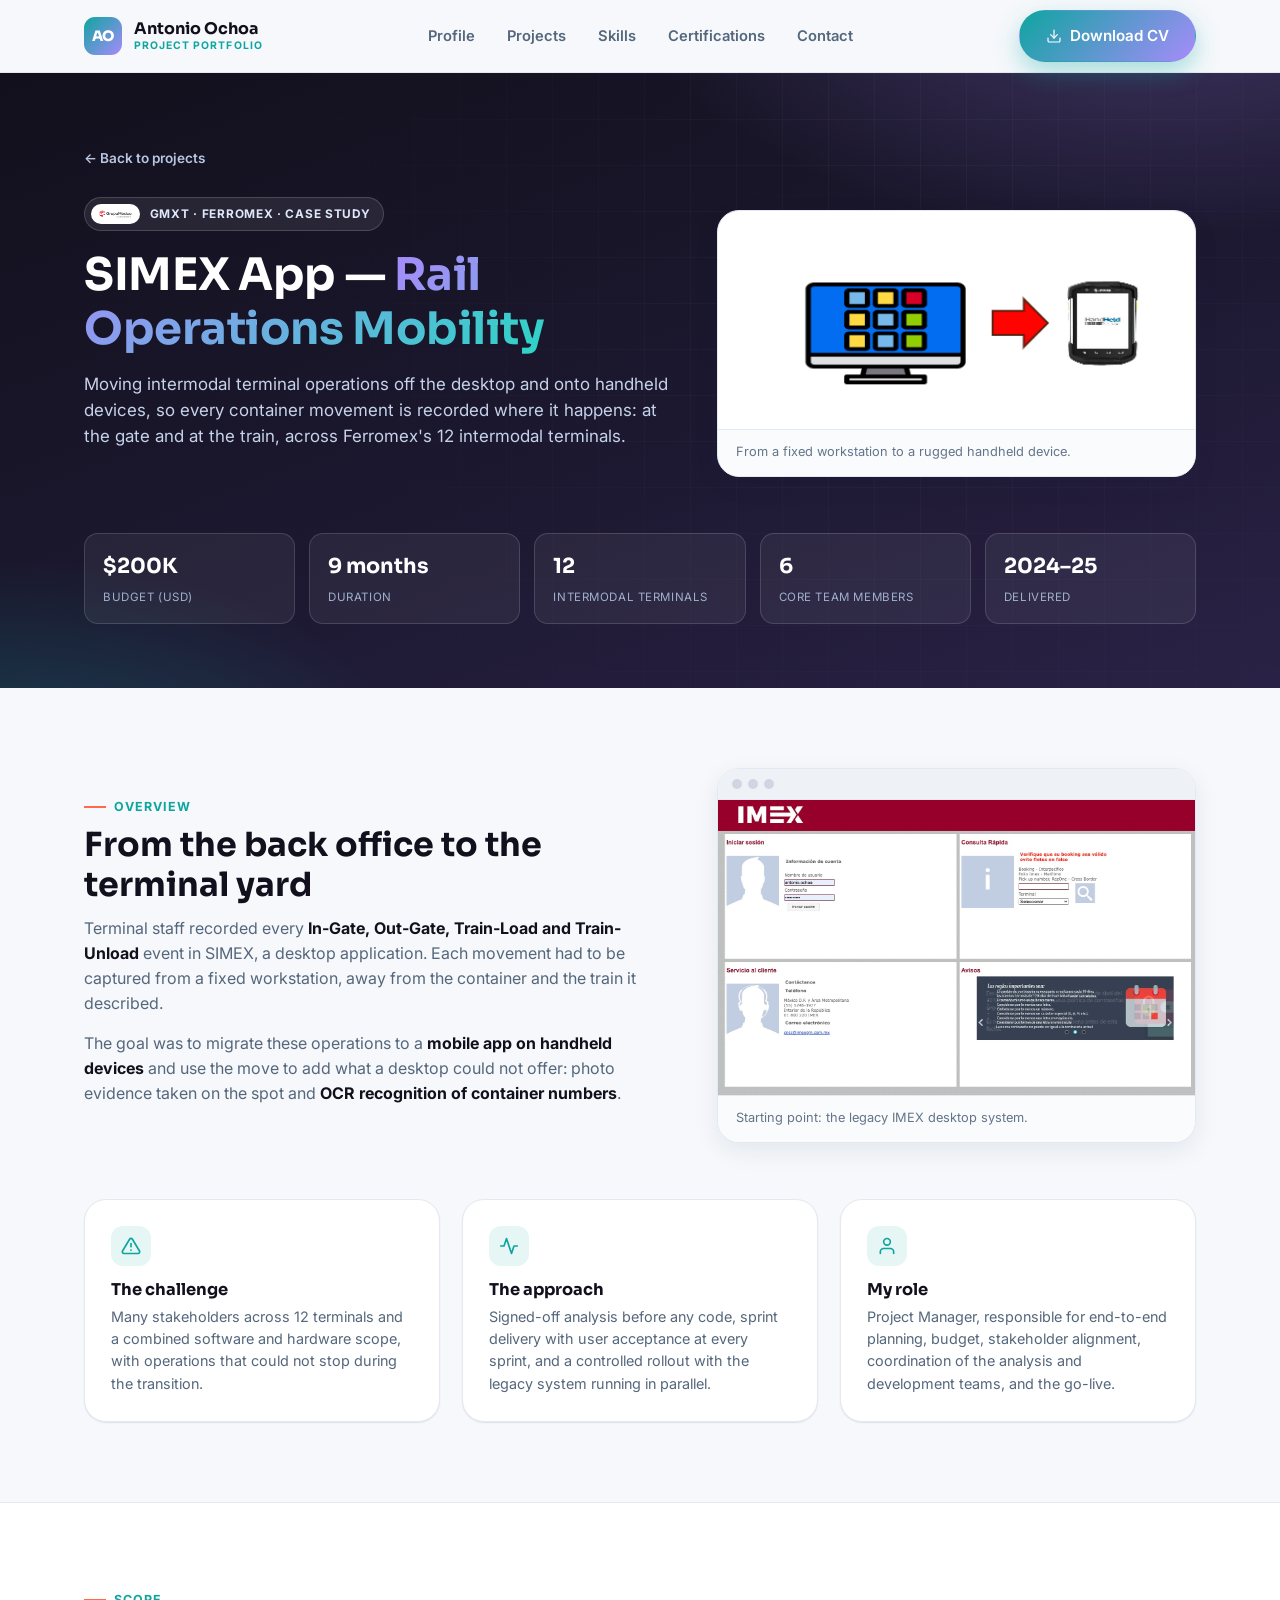
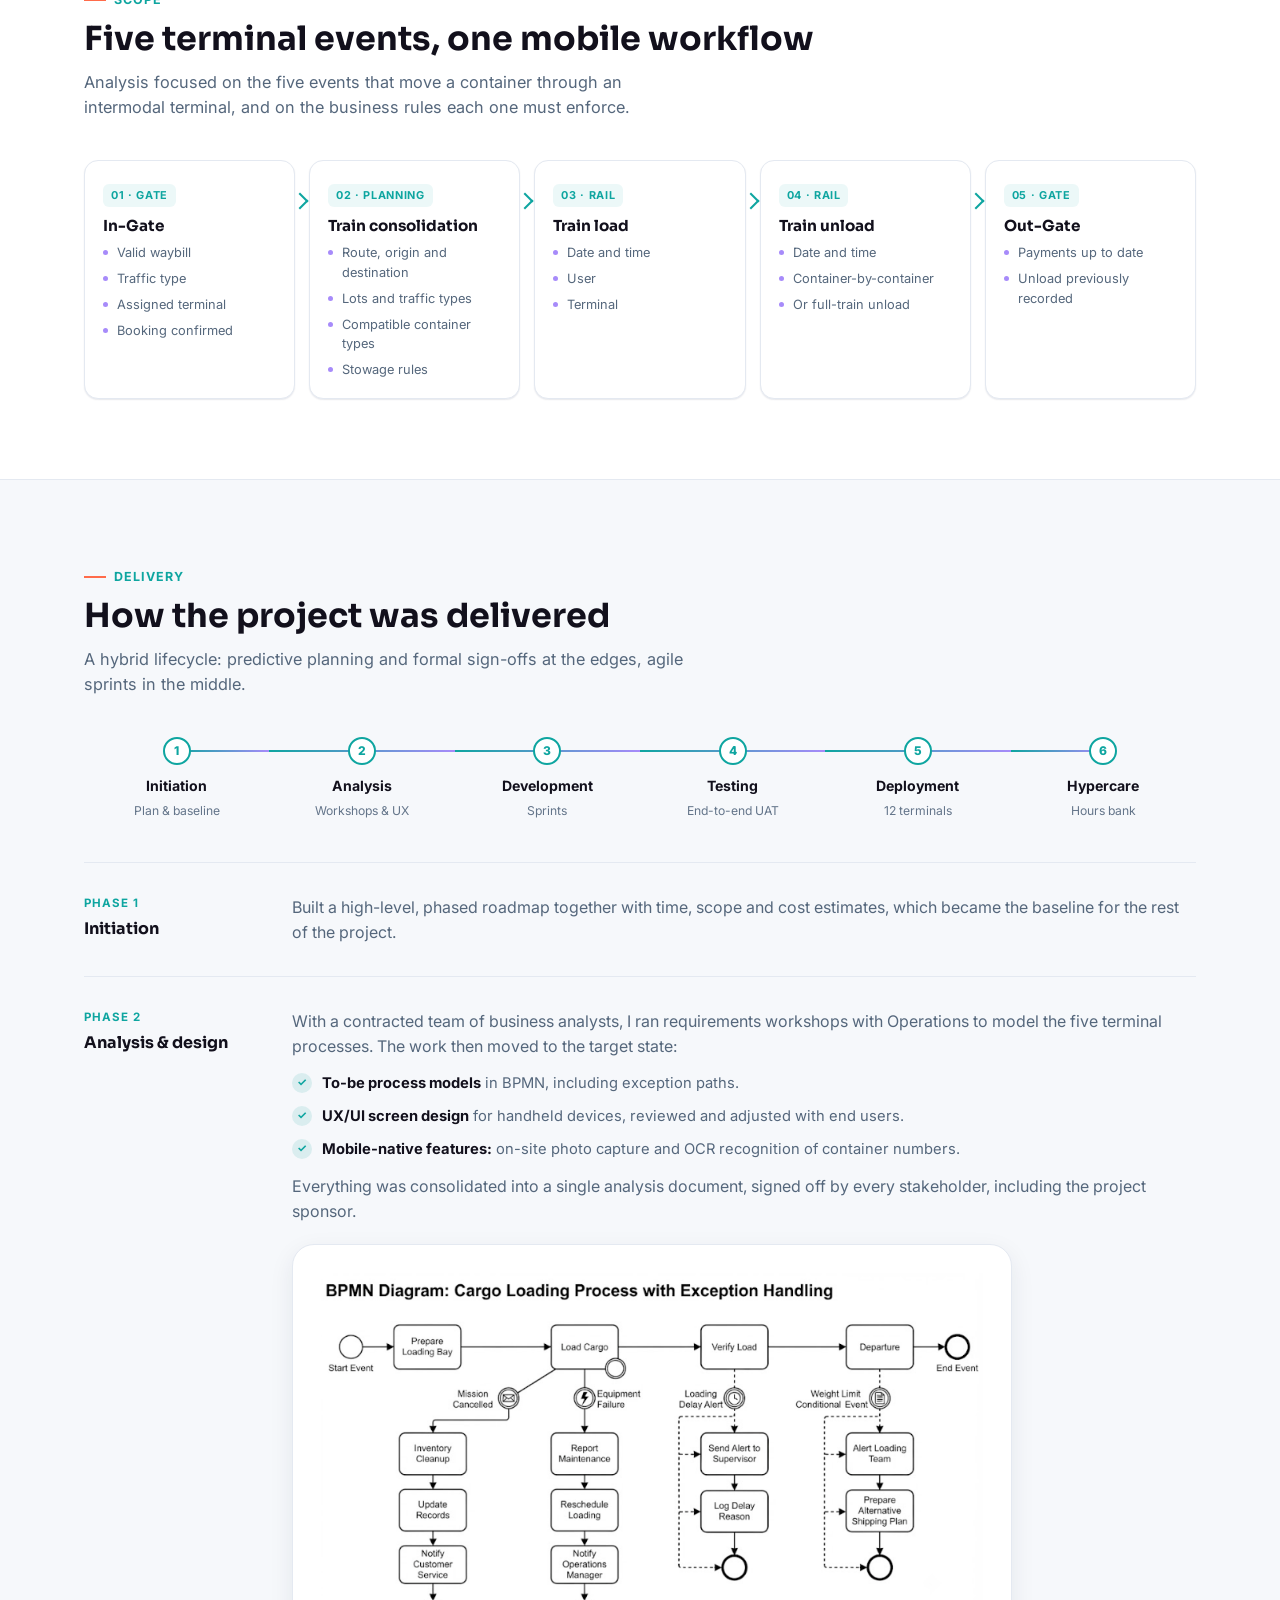
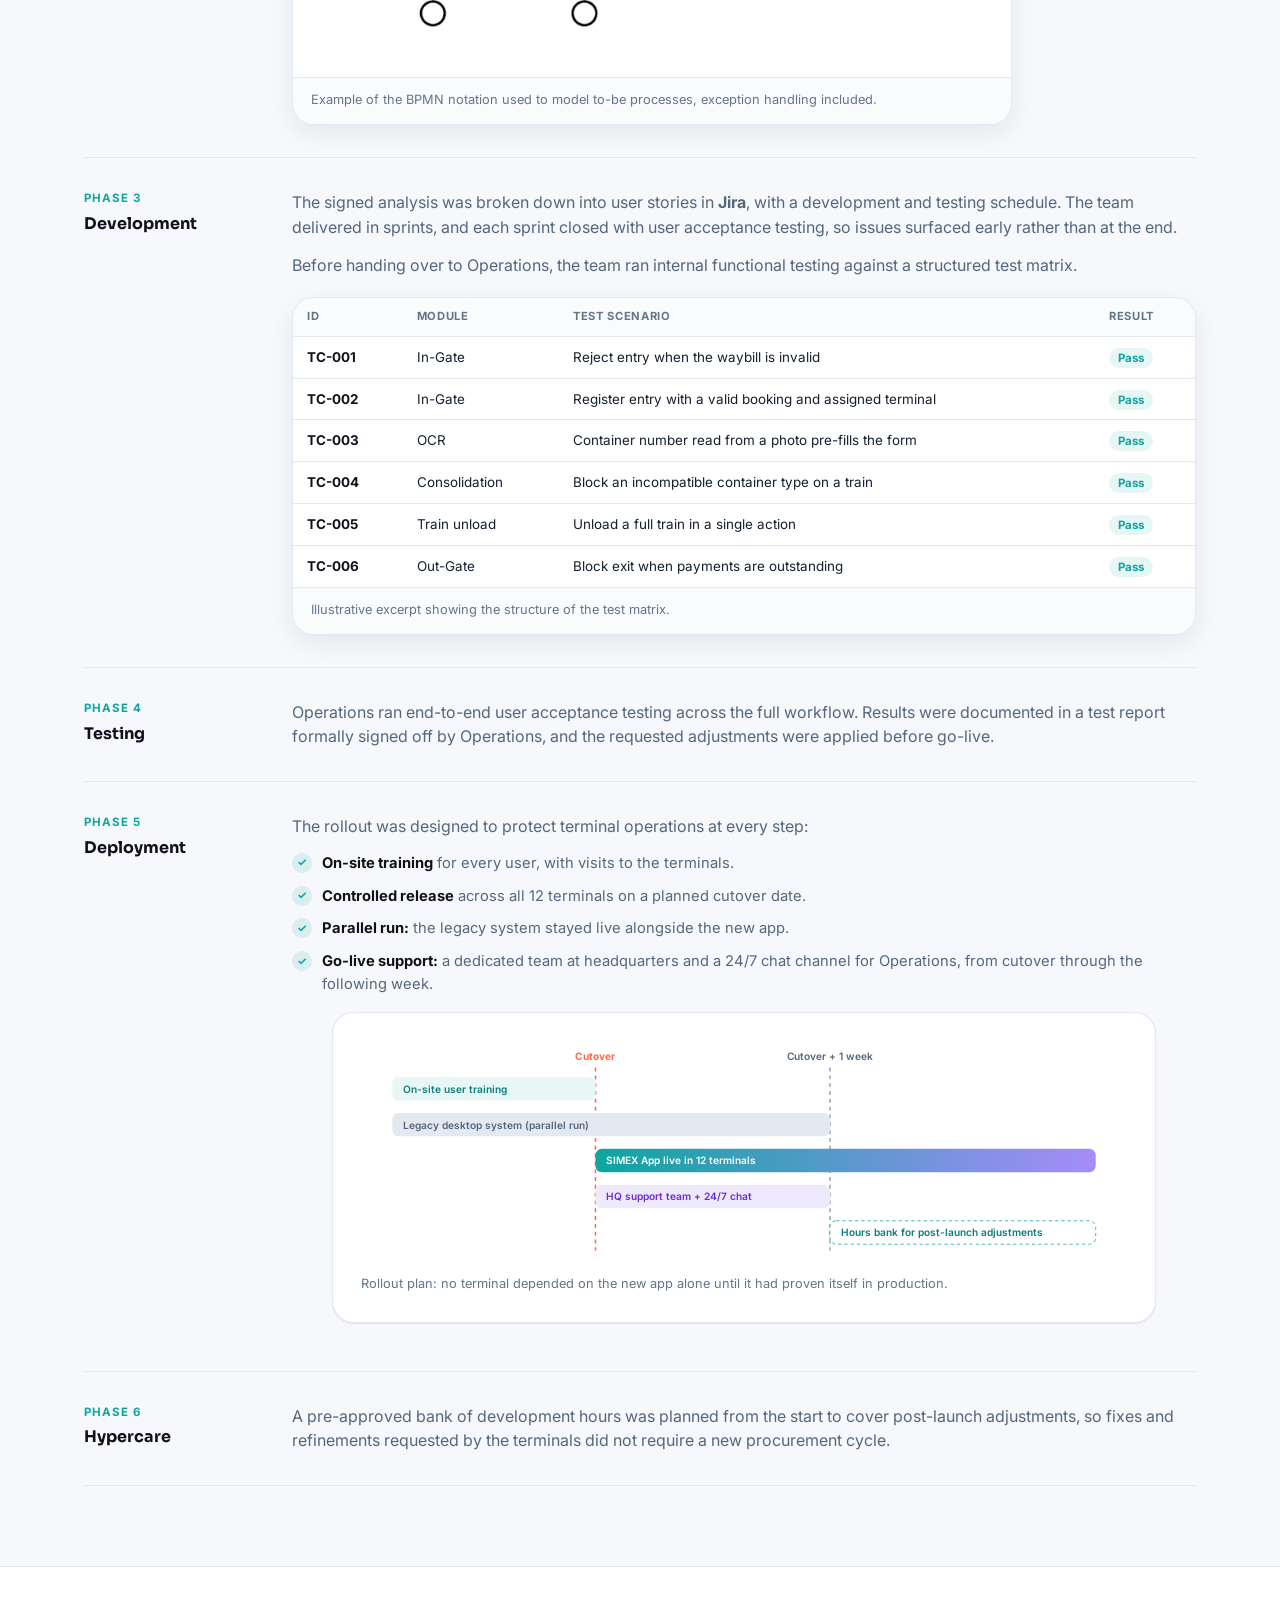
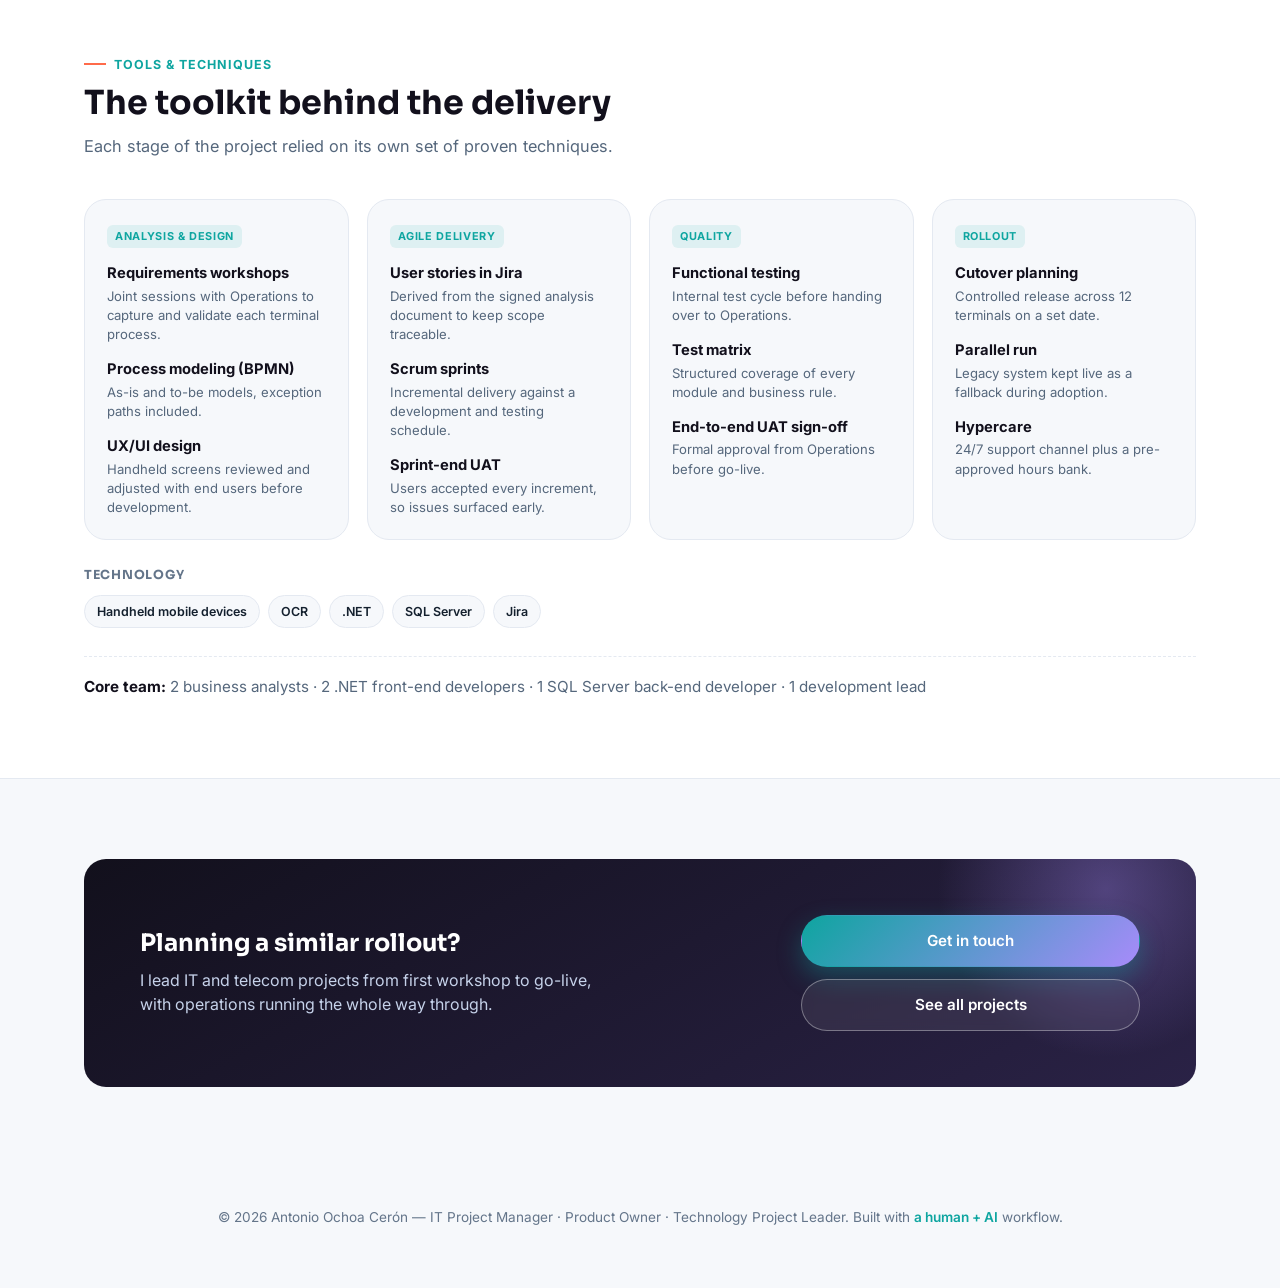
==== simex-app.html @ 6ed7c091 "Add SIMEX App detail page and align content with portfoliosf Detail page (simex-app.html + project.c" ====
<!DOCTYPE html>
<html lang="en">
<head>
<meta charset="UTF-8">
<meta name="viewport" content="width=device-width, initial-scale=1.0">
<title>SIMEX App — Rail Operations Mobility | Antonio Ochoa</title>
<meta name="description" content="Case study: migrating Ferromex's intermodal terminal operations from a desktop system to a handheld mobile app across 12 rail terminals. $200K budget, 9 months, delivered 2024–2025.">
<link rel="canonical" href="simex-app.html">

<meta property="og:type" content="article">
<meta property="og:url" content="https://portfoliosf.aochoamx.workers.dev/simex-app">
<meta property="og:title" content="SIMEX App — Rail Operations Mobility | Antonio Ochoa">
<meta property="og:description" content="Migrating intermodal terminal operations from desktop to handheld mobile devices across 12 Ferromex rail terminals.">
<meta property="og:image" content="https://portfoliosf.aochoamx.workers.dev/images/project-simex-rail.jpg">
<meta property="og:locale" content="en_US">
<meta name="twitter:card" content="summary_large_image">

<link rel="icon" href="favicon.svg" type="image/svg+xml">
<link rel="icon" href="favicon-32.png" sizes="32x32" type="image/png">
<link rel="apple-touch-icon" href="apple-touch-icon.png">
<link rel="preconnect" href="https://fonts.googleapis.com">
<link rel="preconnect" href="https://fonts.gstatic.com" crossorigin>
<link href="https://fonts.googleapis.com/css2?family=Inter:wght@400;500;600;700;800&family=Sora:wght@600;700;800&display=swap" rel="stylesheet">
<link rel="stylesheet" href="styles.css">
<link rel="stylesheet" href="project.css">
</head>
<body>

<a class="skip-link" href="#main">Skip to content</a>

<header class="navbar">
  <div class="container">
    <a href="index.html" class="brand">
      <span class="brand-mark">AO</span>
      <span class="brand-text">
        <span class="brand-name">Antonio Ochoa</span>
        <span class="brand-tag">Project Portfolio</span>
      </span>
    </a>
    <nav class="nav-links" id="primary-nav" aria-label="Primary">
      <a href="index.html#profile">Profile</a>
      <a href="index.html#projects">Projects</a>
      <a href="index.html#skills">Skills</a>
      <a href="index.html#certifications">Certifications</a>
      <a href="index.html#contact">Contact</a>
    </nav>
    <div class="nav-cta">
      <a href="Antonio-Ochoa-CV.pdf" class="btn btn-primary" download><svg width="16" height="16" viewBox="0 0 24 24" fill="none" stroke="currentColor" stroke-width="1.8" stroke-linecap="round" stroke-linejoin="round"><path d="M21 15v4a2 2 0 0 1-2 2H5a2 2 0 0 1-2-2v-4"></path><polyline points="7 10 12 15 17 10"></polyline><line x1="12" y1="15" x2="12" y2="3"></line></svg> <span class="btn-label">Download CV</span></a>
    </div>
    <button class="nav-toggle" aria-label="Open menu" aria-expanded="false" aria-controls="primary-nav"><span></span><span></span><span></span></button>
  </div>
</header>

<main id="main">

<!-- ============ HERO ============ -->
<section class="pd-hero">
  <div class="container">
    <a href="index.html#projects" class="pd-back">← Back to projects</a>
    <div class="pd-split">
      <div>
        <span class="pd-client"><img src="images/logo-grupo-mexico.png" alt="Grupo México Transportes">GMXT · Ferromex · Case study</span>
        <h1>SIMEX App — <span class="accent">Rail Operations Mobility</span></h1>
        <p class="lead">
          Moving intermodal terminal operations off the desktop and onto handheld devices, so every
          container movement is recorded where it happens: at the gate and at the train, across
          Ferromex's 12 intermodal terminals.
        </p>
      </div>
      <figure class="pd-figure pad">
        <img src="images/simex-app-migration.png" alt="Illustration of a desktop application being migrated to a handheld mobile device" width="425" height="170">
        <figcaption>From a fixed workstation to a rugged handheld device.</figcaption>
      </figure>
    </div>

    <div class="pd-stats" style="margin-top:44px;">
      <div class="pd-stat"><span class="num">$200K</span><span class="lbl">Budget (USD)</span></div>
      <div class="pd-stat"><span class="num">9 months</span><span class="lbl">Duration</span></div>
      <div class="pd-stat"><span class="num">12</span><span class="lbl">Intermodal terminals</span></div>
      <div class="pd-stat"><span class="num">6</span><span class="lbl">Core team members</span></div>
      <div class="pd-stat"><span class="num">2024–25</span><span class="lbl">Delivered</span></div>
    </div>
  </div>
</section>

<!-- ============ OVERVIEW ============ -->
<section class="pd-section">
  <div class="container">
    <div class="pd-split">
      <div class="pd-prose">
        <span class="section-label">Overview</span>
        <h2 class="section-title">From the back office to the terminal yard</h2>
        <p>
          Terminal staff recorded every <strong>In-Gate, Out-Gate, Train-Load and Train-Unload</strong>
          event in SIMEX, a desktop application. Each movement had to be captured from a fixed
          workstation, away from the container and the train it described.
        </p>
        <p>
          The goal was to migrate these operations to a <strong>mobile app on handheld devices</strong>
          and use the move to add what a desktop could not offer: photo evidence taken on the spot and
          <strong>OCR recognition of container numbers</strong>.
        </p>
      </div>
      <figure class="pd-figure pd-browser">
        <div class="bar"><span></span><span></span><span></span></div>
        <img src="images/simex-app-legacy-portal.jpg" alt="Screenshot of the legacy IMEX desktop system home screen with login and quick booking lookup" width="1454" height="899" loading="lazy">
        <figcaption>Starting point: the legacy IMEX desktop system.</figcaption>
      </figure>
    </div>

    <div class="pd-cards" style="margin-top:56px;">
      <div class="pd-card">
        <div class="ico"><svg width="20" height="20" viewBox="0 0 24 24" fill="none" stroke="currentColor" stroke-width="2" stroke-linecap="round" stroke-linejoin="round"><path d="M10.29 3.86 1.82 18a2 2 0 0 0 1.71 3h16.94a2 2 0 0 0 1.71-3L13.71 3.86a2 2 0 0 0-3.42 0z"/><line x1="12" y1="9" x2="12" y2="13"/><line x1="12" y1="17" x2="12.01" y2="17"/></svg></div>
        <h3>The challenge</h3>
        <p>Many stakeholders across 12 terminals and a combined software and hardware scope, with
          operations that could not stop during the transition.</p>
      </div>
      <div class="pd-card">
        <div class="ico"><svg width="20" height="20" viewBox="0 0 24 24" fill="none" stroke="currentColor" stroke-width="2" stroke-linecap="round" stroke-linejoin="round"><polyline points="22 12 18 12 15 21 9 3 6 12 2 12"/></svg></div>
        <h3>The approach</h3>
        <p>Signed-off analysis before any code, sprint delivery with user acceptance at every
          sprint, and a controlled rollout with the legacy system running in parallel.</p>
      </div>
      <div class="pd-card">
        <div class="ico"><svg width="20" height="20" viewBox="0 0 24 24" fill="none" stroke="currentColor" stroke-width="2" stroke-linecap="round" stroke-linejoin="round"><path d="M20 21v-2a4 4 0 0 0-4-4H8a4 4 0 0 0-4 4v2"/><circle cx="12" cy="7" r="4"/></svg></div>
        <h3>My role</h3>
        <p>Project Manager, responsible for end-to-end planning, budget, stakeholder alignment,
          coordination of the analysis and development teams, and the go-live.</p>
      </div>
    </div>
  </div>
</section>

<!-- ============ OPERATIONAL FLOW ============ -->
<section class="pd-section alt">
  <div class="container">
    <span class="section-label">Scope</span>
    <h2 class="section-title">Five terminal events, one mobile workflow</h2>
    <p class="section-intro">
      Analysis focused on the five events that move a container through an intermodal terminal,
      and on the business rules each one must enforce.
    </p>

    <div class="pd-flow">
      <div class="pd-flow-step">
        <span class="step-tag">01 · Gate</span>
        <h4>In-Gate</h4>
        <ul>
          <li>Valid waybill</li>
          <li>Traffic type</li>
          <li>Assigned terminal</li>
          <li>Booking confirmed</li>
        </ul>
      </div>
      <div class="pd-flow-step">
        <span class="step-tag">02 · Planning</span>
        <h4>Train consolidation</h4>
        <ul>
          <li>Route, origin and destination</li>
          <li>Lots and traffic types</li>
          <li>Compatible container types</li>
          <li>Stowage rules</li>
        </ul>
      </div>
      <div class="pd-flow-step">
        <span class="step-tag">03 · Rail</span>
        <h4>Train load</h4>
        <ul>
          <li>Date and time</li>
          <li>User</li>
          <li>Terminal</li>
        </ul>
      </div>
      <div class="pd-flow-step">
        <span class="step-tag">04 · Rail</span>
        <h4>Train unload</h4>
        <ul>
          <li>Date and time</li>
          <li>Container-by-container</li>
          <li>Or full-train unload</li>
        </ul>
      </div>
      <div class="pd-flow-step">
        <span class="step-tag">05 · Gate</span>
        <h4>Out-Gate</h4>
        <ul>
          <li>Payments up to date</li>
          <li>Unload previously recorded</li>
        </ul>
      </div>
    </div>
  </div>
</section>

<!-- ============ DELIVERY ============ -->
<section class="pd-section">
  <div class="container">
    <span class="section-label">Delivery</span>
    <h2 class="section-title">How the project was delivered</h2>
    <p class="section-intro">
      A hybrid lifecycle: predictive planning and formal sign-offs at the edges, agile sprints in the middle.
    </p>

    <div class="pd-phases" aria-hidden="true">
      <div class="pd-phase"><span class="dot">1</span><strong>Initiation</strong><span>Plan &amp; baseline</span></div>
      <div class="pd-phase"><span class="dot">2</span><strong>Analysis</strong><span>Workshops &amp; UX</span></div>
      <div class="pd-phase"><span class="dot">3</span><strong>Development</strong><span>Sprints</span></div>
      <div class="pd-phase"><span class="dot">4</span><strong>Testing</strong><span>End-to-end UAT</span></div>
      <div class="pd-phase"><span class="dot">5</span><strong>Deployment</strong><span>12 terminals</span></div>
      <div class="pd-phase"><span class="dot">6</span><strong>Hypercare</strong><span>Hours bank</span></div>
    </div>

    <div class="pd-phase-detail">
      <div class="ph-label"><small>Phase 1</small>Initiation</div>
      <div>
        <p>Built a high-level, phased roadmap together with time, scope and cost estimates, which
          became the baseline for the rest of the project.</p>
      </div>
    </div>

    <div class="pd-phase-detail">
      <div class="ph-label"><small>Phase 2</small>Analysis &amp; design</div>
      <div>
        <p>With a contracted team of business analysts, I ran requirements workshops with Operations
          to model the five terminal processes. The work then moved to the target state:</p>
        <ul class="pd-checks">
          <li><strong>To-be process models</strong> in BPMN, including exception paths.</li>
          <li><strong>UX/UI screen design</strong> for handheld devices, reviewed and adjusted with end users.</li>
          <li><strong>Mobile-native features:</strong> on-site photo capture and OCR recognition of container numbers.</li>
        </ul>
        <p>Everything was consolidated into a single analysis document, signed off by every
          stakeholder, including the project sponsor.</p>
        <figure class="pd-figure pad narrow">
          <img src="images/simex-app-bpmn.png" alt="BPMN diagram of a cargo loading process with exception handling paths" width="829" height="479" loading="lazy">
          <figcaption>Example of the BPMN notation used to model to-be processes, exception handling included.</figcaption>
        </figure>
      </div>
    </div>

    <div class="pd-phase-detail">
      <div class="ph-label"><small>Phase 3</small>Development</div>
      <div>
        <p>The signed analysis was broken down into user stories in <strong>Jira</strong>, with a
          development and testing schedule. The team delivered in sprints, and each sprint closed with
          user acceptance testing, so issues surfaced early rather than at the end.</p>
        <p>Before handing over to Operations, the team ran internal functional testing against a
          structured test matrix.</p>
        <figure class="pd-figure">
          <div class="pd-table-wrap">
            <table class="pd-table">
              <thead>
                <tr><th>ID</th><th>Module</th><th>Test scenario</th><th>Result</th></tr>
              </thead>
              <tbody>
                <tr><td>TC-001</td><td>In-Gate</td><td>Reject entry when the waybill is invalid</td><td><span class="pd-status">Pass</span></td></tr>
                <tr><td>TC-002</td><td>In-Gate</td><td>Register entry with a valid booking and assigned terminal</td><td><span class="pd-status">Pass</span></td></tr>
                <tr><td>TC-003</td><td>OCR</td><td>Container number read from a photo pre-fills the form</td><td><span class="pd-status">Pass</span></td></tr>
                <tr><td>TC-004</td><td>Consolidation</td><td>Block an incompatible container type on a train</td><td><span class="pd-status">Pass</span></td></tr>
                <tr><td>TC-005</td><td>Train unload</td><td>Unload a full train in a single action</td><td><span class="pd-status">Pass</span></td></tr>
                <tr><td>TC-006</td><td>Out-Gate</td><td>Block exit when payments are outstanding</td><td><span class="pd-status">Pass</span></td></tr>
              </tbody>
            </table>
          </div>
          <figcaption>Illustrative excerpt showing the structure of the test matrix.</figcaption>
        </figure>
      </div>
    </div>

    <div class="pd-phase-detail">
      <div class="ph-label"><small>Phase 4</small>Testing</div>
      <div>
        <p>Operations ran end-to-end user acceptance testing across the full workflow. Results were
          documented in a test report formally signed off by Operations, and the requested adjustments
          were applied before go-live.</p>
      </div>
    </div>

    <div class="pd-phase-detail">
      <div class="ph-label"><small>Phase 5</small>Deployment</div>
      <div>
        <p>The rollout was designed to protect terminal operations at every step:</p>
        <ul class="pd-checks">
          <li><strong>On-site training</strong> for every user, with visits to the terminals.</li>
          <li><strong>Controlled release</strong> across all 12 terminals on a planned cutover date.</li>
          <li><strong>Parallel run:</strong> the legacy system stayed live alongside the new app.</li>
          <li><strong>Go-live support:</strong> a dedicated team at headquarters and a 24/7 chat channel for
            Operations, from cutover through the following week.</li>
        </ul>
        <figure class="pd-diagram">
          <div class="pd-table-wrap">
            <svg viewBox="0 0 980 280" role="img" aria-labelledby="rollout-title" style="min-width:680px;">
              <title id="rollout-title">Rollout timeline: training, parallel run of the legacy system, go-live of SIMEX App, support window and post-launch hours bank</title>
              <defs>
                <linearGradient id="g-app" x1="0" x2="1">
                  <stop offset="0" stop-color="#0ea5a0"/><stop offset="1" stop-color="#a78bfa"/>
                </linearGradient>
              </defs>
              <g font-family="Inter, sans-serif" font-size="13" font-weight="600">
                <!-- milestones -->
                <line x1="300" y1="34" x2="300" y2="268" stroke="#ff6b4a" stroke-width="2" stroke-dasharray="5 5"/>
                <line x1="600" y1="34" x2="600" y2="268" stroke="#7a8ba0" stroke-width="1.5" stroke-dasharray="5 5"/>
                <text x="300" y="24" text-anchor="middle" fill="#ff6b4a" font-weight="700">Cutover</text>
                <text x="600" y="24" text-anchor="middle" fill="#55677c">Cutover + 1 week</text>

                <rect x="40" y="46" width="260" height="30" rx="8" fill="#e8f7f6"/>
                <text x="54" y="66" fill="#0e7c78">On-site user training</text>

                <rect x="40" y="92" width="560" height="30" rx="8" fill="#e4e9f1"/>
                <text x="54" y="112" fill="#55677c">Legacy desktop system (parallel run)</text>

                <rect x="300" y="138" width="640" height="30" rx="8" fill="url(#g-app)"/>
                <text x="314" y="158" fill="#fff">SIMEX App live in 12 terminals</text>

                <rect x="300" y="184" width="300" height="30" rx="8" fill="#efe9fe"/>
                <text x="314" y="204" fill="#6d28d9">HQ support team + 24/7 chat</text>

                <rect x="600" y="230" width="340" height="30" rx="8" fill="#fff" stroke="#0ea5a0" stroke-dasharray="4 4"/>
                <text x="614" y="250" fill="#0e7c78">Hours bank for post-launch adjustments</text>
              </g>
            </svg>
          </div>
          <figcaption>Rollout plan: no terminal depended on the new app alone until it had proven itself in production.</figcaption>
        </figure>
      </div>
    </div>

    <div class="pd-phase-detail">
      <div class="ph-label"><small>Phase 6</small>Hypercare</div>
      <div>
        <p>A pre-approved bank of development hours was planned from the start to cover post-launch
          adjustments, so fixes and refinements requested by the terminals did not require a new
          procurement cycle.</p>
      </div>
    </div>
  </div>
</section>

<!-- ============ TOOLS & TECHNIQUES ============ -->
<section class="pd-section alt">
  <div class="container">
    <span class="section-label">Tools &amp; techniques</span>
    <h2 class="section-title">The toolkit behind the delivery</h2>
    <p class="section-intro">Each stage of the project relied on its own set of proven techniques.</p>

    <div class="pd-toolkit">
      <div class="pd-tool-group">
        <span class="step-tag">Analysis &amp; design</span>
        <ul>
          <li><strong>Requirements workshops</strong><span>Joint sessions with Operations to capture and validate each terminal process.</span></li>
          <li><strong>Process modeling (BPMN)</strong><span>As-is and to-be models, exception paths included.</span></li>
          <li><strong>UX/UI design</strong><span>Handheld screens reviewed and adjusted with end users before development.</span></li>
        </ul>
      </div>
      <div class="pd-tool-group">
        <span class="step-tag">Agile delivery</span>
        <ul>
          <li><strong>User stories in Jira</strong><span>Derived from the signed analysis document to keep scope traceable.</span></li>
          <li><strong>Scrum sprints</strong><span>Incremental delivery against a development and testing schedule.</span></li>
          <li><strong>Sprint-end UAT</strong><span>Users accepted every increment, so issues surfaced early.</span></li>
        </ul>
      </div>
      <div class="pd-tool-group">
        <span class="step-tag">Quality</span>
        <ul>
          <li><strong>Functional testing</strong><span>Internal test cycle before handing over to Operations.</span></li>
          <li><strong>Test matrix</strong><span>Structured coverage of every module and business rule.</span></li>
          <li><strong>End-to-end UAT sign-off</strong><span>Formal approval from Operations before go-live.</span></li>
        </ul>
      </div>
      <div class="pd-tool-group">
        <span class="step-tag">Rollout</span>
        <ul>
          <li><strong>Cutover planning</strong><span>Controlled release across 12 terminals on a set date.</span></li>
          <li><strong>Parallel run</strong><span>Legacy system kept live as a fallback during adoption.</span></li>
          <li><strong>Hypercare</strong><span>24/7 support channel plus a pre-approved hours bank.</span></li>
        </ul>
      </div>
    </div>

    <div class="pd-tools">
      <h3>Technology</h3>
      <div class="pill-row">
        <span class="pill">Handheld mobile devices</span>
        <span class="pill">OCR</span>
        <span class="pill">.NET</span>
        <span class="pill">SQL Server</span>
        <span class="pill">Jira</span>
      </div>
    </div>

    <p class="pd-team-strip"><strong>Core team:</strong> 2 business analysts · 2 .NET front-end developers · 1 SQL Server back-end developer · 1 development lead</p>
  </div>
</section>

<!-- ============ NEXT ============ -->
<section class="pd-section">
  <div class="container">
    <div class="cta">
      <div>
        <h2>Planning a similar rollout?</h2>
        <p>I lead IT and telecom projects from first workshop to go-live, with operations running the whole way through.</p>
      </div>
      <div class="cta-actions">
        <a href="index.html#contact" class="btn btn-primary">Get in touch</a>
        <a href="index.html#projects" class="btn btn-ghost">See all projects</a>
      </div>
    </div>
  </div>
</section>

</main>

<footer>
  <div class="container">
    © <span id="year"></span> Antonio Ochoa Cerón — IT Project Manager · Product Owner · Technology Project Leader.
    Built with <a href="mailto:aochoamx@gmail.com">a human + AI</a> workflow.
  </div>
</footer>

<script>
  document.getElementById('year').textContent = new Date().getFullYear();
  const toggle = document.querySelector('.nav-toggle');
  const links = document.querySelector('.nav-links');
  if (toggle && links) {
    const setOpen = (open) => {
      links.classList.toggle('open', open);
      toggle.setAttribute('aria-expanded', String(open));
      toggle.setAttribute('aria-label', open ? 'Close menu' : 'Open menu');
    };
    toggle.addEventListener('click', () => setOpen(!links.classList.contains('open')));
    links.querySelectorAll('a').forEach((a) => a.addEventListener('click', () => setOpen(false)));
    document.addEventListener('keydown', (e) => { if (e.key === 'Escape') setOpen(false); });
  }
</script>

</body>
</html>
---- styles.css ----
/* ============================================================
   Antonio Ochoa — Portfolio
   ============================================================ */

:root {
  --navy-900: #12101c;
  --navy-800: #1c1830;
  --navy-700: #2a2246;
  --accent: #0ea5a0;
  --accent-light: #2dd4c6;
  --accent-2: #a78bfa;
  --highlight: #ff6b4a;

  /* Aliases so the shared project-page styles resolve against this palette */
  --blue-500: var(--accent);
  --blue-400: var(--accent-light);
  --cyan-400: var(--accent-2);
  --amber-400: var(--highlight);
  --bg: #f6f8fb;
  --surface: #ffffff;
  --text: #14202e;
  --text-muted: #55677c;
  --text-soft: #64758a;
  --border: #e4e9f1;
  --shadow-sm: 0 1px 2px rgba(15, 33, 64, 0.06), 0 1px 1px rgba(15, 33, 64, 0.04);
  --shadow-md: 0 8px 24px rgba(15, 33, 64, 0.08);
  --shadow-lg: 0 20px 48px rgba(10, 31, 61, 0.16);
  --radius-sm: 8px;
  --radius-md: 14px;
  --radius-lg: 22px;
  --max-width: 1160px;
}

* { box-sizing: border-box; }

html {
  scroll-behavior: smooth;
}

@media (prefers-reduced-motion: reduce) {
  html { scroll-behavior: auto; }
  *, *::before, *::after { transition: none !important; animation: none !important; }
  .btn:hover, .project-card:hover, .project-card:hover .project-media img, .cert-badge:hover { transform: none !important; }
}

:focus-visible {
  outline: 3px solid var(--accent-light);
  outline-offset: 3px;
  border-radius: 6px;
}

.skip-link {
  position: absolute;
  top: -100px;
  left: 16px;
  z-index: 200;
  padding: 10px 16px;
  background: var(--navy-900);
  color: #fff;
  border-radius: 8px;
  font-weight: 600;
}
.skip-link:focus { top: 12px; }

.section-alt { background: var(--surface); }

body {
  margin: 0;
  font-family: "Inter", -apple-system, BlinkMacSystemFont, "Segoe UI", Roboto, sans-serif;
  color: var(--text);
  background: var(--bg);
  line-height: 1.55;
  -webkit-font-smoothing: antialiased;
}

h1, h2, h3, h4 {
  font-family: "Sora", "Inter", sans-serif;
  line-height: 1.2;
  margin: 0 0 0.5em;
  color: var(--navy-900);
}

p { margin: 0 0 1em; }
a { color: inherit; text-decoration: none; }
img { max-width: 100%; display: block; }
ul { margin: 0; padding: 0; list-style: none; }

.container {
  max-width: var(--max-width);
  margin: 0 auto;
  padding: 0 24px;
}

.section-label {
  display: inline-flex;
  align-items: center;
  gap: 8px;
  font-size: 0.78rem;
  font-weight: 700;
  letter-spacing: 0.08em;
  text-transform: uppercase;
  color: var(--accent);
  margin-bottom: 10px;
}

.section-label::before {
  content: "";
  width: 22px;
  height: 2px;
  background: var(--highlight);
  display: inline-block;
}

.section-title {
  font-size: clamp(1.6rem, 2.6vw, 2.15rem);
  margin-bottom: 10px;
}

.section-intro {
  color: var(--text-muted);
  max-width: 620px;
  margin-bottom: 40px;
  font-size: 1.02rem;
}

section {
  padding: 88px 0;
}

/* ---------- Buttons ---------- */
.btn {
  display: inline-flex;
  align-items: center;
  justify-content: center;
  gap: 8px;
  padding: 13px 26px;
  border-radius: 999px;
  font-weight: 600;
  font-size: 0.95rem;
  cursor: pointer;
  border: 1px solid transparent;
  transition: transform 0.15s ease, box-shadow 0.15s ease, background 0.15s ease, color 0.15s ease;
  white-space: nowrap;
}
.btn:hover { transform: translateY(-2px); }

.btn-primary {
  background: linear-gradient(135deg, var(--accent), var(--accent-2));
  color: #fff;
  box-shadow: 0 10px 24px rgba(14, 165, 160, 0.35);
}
.btn-primary:hover { box-shadow: 0 14px 30px rgba(14, 165, 160, 0.45); }

.btn-ghost {
  background: rgba(255, 255, 255, 0.08);
  color: #fff;
  border-color: rgba(255, 255, 255, 0.35);
  backdrop-filter: blur(6px);
}
.btn-ghost:hover { background: rgba(255, 255, 255, 0.16); }

/* ---------- Navbar ---------- */
.navbar {
  position: sticky;
  top: 0;
  z-index: 100;
  background: rgba(246, 248, 251, 0.85);
  backdrop-filter: blur(10px);
  border-bottom: 1px solid var(--border);
}

.navbar .container {
  display: flex;
  align-items: center;
  justify-content: space-between;
  height: 72px;
}

.brand {
  display: flex;
  align-items: center;
  gap: 12px;
}

.brand-mark {
  flex: none;
  width: 38px;
  height: 38px;
  border-radius: 11px;
  background: linear-gradient(135deg, var(--accent), var(--accent-2));
  color: #fff;
  display: flex;
  align-items: center;
  justify-content: center;
  font-family: "Sora", sans-serif;
  font-size: 0.9rem;
  font-weight: 800;
  letter-spacing: -0.02em;
}

.brand-text {
  display: flex;
  flex-direction: column;
  gap: 1px;
  line-height: 1.15;
}

.brand-name {
  font-family: "Sora", sans-serif;
  font-weight: 700;
  font-size: 1rem;
  color: var(--navy-900);
}

.brand-tag {
  font-size: 0.65rem;
  font-weight: 700;
  letter-spacing: 0.1em;
  text-transform: uppercase;
  color: var(--accent);
}

.nav-links {
  display: flex;
  align-items: center;
  gap: 32px;
}

.nav-links a {
  font-size: 0.92rem;
  font-weight: 600;
  color: var(--text-muted);
  transition: color 0.15s ease;
  position: relative;
}
.nav-links a:hover { color: var(--navy-900); }

.nav-cta { display: flex; align-items: center; gap: 14px; }

.nav-toggle {
  display: none;
  background: none;
  border: none;
  cursor: pointer;
  padding: 11px;
  min-width: 44px;
  min-height: 44px;
}
.nav-toggle span {
  display: block;
  width: 22px;
  height: 2px;
  background: var(--navy-900);
  margin: 5px 0;
  transition: 0.2s;
}

/* ---------- Hero / Profile ---------- */
.hero {
  position: relative;
  overflow: hidden;
  background: radial-gradient(1100px 550px at 85% -10%, rgba(167, 139, 250, 0.35), transparent 60%),
              radial-gradient(900px 500px at 10% 110%, rgba(14, 165, 160, 0.35), transparent 55%),
              linear-gradient(160deg, var(--navy-900), var(--navy-800) 55%, var(--navy-700));
  color: #fff;
  padding: 120px 0 100px;
}

.hero::before {
  content: "";
  position: absolute;
  inset: 0;
  background-image:
    linear-gradient(rgba(255, 255, 255, 0.035) 1px, transparent 1px),
    linear-gradient(90deg, rgba(255, 255, 255, 0.035) 1px, transparent 1px);
  background-size: 46px 46px;
  mask-image: radial-gradient(circle at 70% 30%, black, transparent 70%);
  pointer-events: none;
}

.hero .container {
  position: relative;
  display: grid;
  grid-template-columns: 1.15fr 0.85fr;
  align-items: center;
  gap: 56px;
}

.hero h1 {
  color: #fff;
  font-size: clamp(2.1rem, 4vw, 3.1rem);
  margin-bottom: 14px;
  letter-spacing: -0.01em;
}
.hero h1 .accent {
  background: linear-gradient(135deg, var(--accent-2), var(--accent-light));
  -webkit-background-clip: text;
  background-clip: text;
  color: transparent;
}

.hero-roles {
  display: flex;
  flex-wrap: wrap;
  gap: 10px;
  margin-bottom: 22px;
}
.hero-roles span {
  font-size: 0.85rem;
  font-weight: 600;
  padding: 7px 13px;
  border-radius: 999px;
  background: rgba(255, 255, 255, 0.08);
  border: 1px solid rgba(255, 255, 255, 0.16);
  color: #dfe8fb;
}

.hero p.lead {
  color: #c6d2ea;
  font-size: 1.06rem;
  max-width: 560px;
  margin-bottom: 32px;
}

.hero-actions {
  display: flex;
  gap: 14px;
  flex-wrap: wrap;
  margin-bottom: 44px;
}

.hero-stats {
  display: grid;
  grid-template-columns: repeat(3, auto);
  gap: 28px;
}
.hero-stats .stat-num {
  font-family: "Sora", sans-serif;
  font-size: 1.55rem;
  font-weight: 700;
  color: #fff;
}
.hero-stats .stat-label {
  font-size: 0.78rem;
  color: #9fb0cc;
  text-transform: uppercase;
  letter-spacing: 0.05em;
}

/* Hero portrait card */
.hero-card {
  position: relative;
  justify-self: center;
  width: 100%;
  max-width: 260px;
}
.hero-photo-frame {
  position: relative;
  border-radius: 26px;
  padding: 6px;
  background: linear-gradient(160deg, rgba(255, 255, 255, 0.25), rgba(255, 255, 255, 0.05));
  box-shadow: var(--shadow-lg);
}
.hero-photo-frame img {
  border-radius: 20px;
  width: 100%;
  height: auto;
  aspect-ratio: 4 / 5;
  object-fit: cover;
}

/* ---------- AI differentiator strip (inside profile) ---------- */
.ai-strip {
  margin-top: 56px;
  display: grid;
  grid-template-columns: repeat(4, 1fr);
  gap: 18px;
}
.ai-item {
  background: rgba(255, 255, 255, 0.06);
  border: 1px solid rgba(255, 255, 255, 0.14);
  border-radius: var(--radius-md);
  padding: 18px 18px 16px;
}
.ai-item .ico {
  width: 36px; height: 36px;
  border-radius: 10px;
  background: rgba(167, 139, 250, 0.18);
  color: var(--accent-2);
  display: flex; align-items: center; justify-content: center;
  font-size: 1.05rem;
  margin-bottom: 10px;
}
.ai-item h4 { color: #fff; font-size: 0.95rem; margin-bottom: 4px; }
.ai-item p { color: #a9b8d6; font-size: 0.83rem; margin: 0; }

/* ---------- Profile-details section (below hero) ---------- */
.profile-grid {
  display: grid;
  grid-template-columns: 1.3fr 1fr;
  gap: 48px;
  align-items: start;
}
.profile-about h3 { font-size: 1.15rem; margin-top: 28px; }
.profile-about h3:first-child { margin-top: 0; }
.profile-about p { color: var(--text-muted); }

.value-list { display: grid; gap: 14px; margin-top: 6px; }
.value-item {
  display: flex;
  gap: 14px;
  align-items: flex-start;
}
.value-item .check {
  flex: none;
  width: 24px; height: 24px;
  border-radius: 50%;
  background: rgba(14, 165, 160, 0.12);
  color: var(--accent);
  display: flex; align-items: center; justify-content: center;
  font-size: 0.75rem;
  margin-top: 2px;
}
.value-item strong { display: block; font-size: 0.95rem; color: var(--navy-900); }
.value-item span { color: var(--text-muted); font-size: 0.88rem; }

.info-card {
  background: var(--surface);
  border: 1px solid var(--border);
  border-radius: var(--radius-lg);
  padding: 28px;
  box-shadow: var(--shadow-sm);
}
.info-card h4 {
  font-size: 0.78rem;
  text-transform: uppercase;
  letter-spacing: 0.06em;
  color: var(--text-soft);
  margin-bottom: 16px;
}
.info-row {
  display: flex;
  justify-content: space-between;
  gap: 12px;
  padding: 11px 0;
  border-bottom: 1px solid var(--border);
  font-size: 0.92rem;
}
.info-row:last-of-type { border-bottom: none; }
.info-row span:first-child { color: var(--text-muted); }
.info-row span:last-child { font-weight: 600; text-align: right; }

.timeline-mini { margin-top: 22px; display: grid; gap: 14px; }
.timeline-mini li {
  display: grid;
  grid-template-columns: 66px 1fr;
  gap: 12px;
  font-size: 0.82rem;
}
.timeline-mini .yr { color: var(--accent); font-weight: 700; }
.timeline-mini .role { font-weight: 600; color: var(--navy-900); display: block; }
.timeline-mini .co { color: var(--text-soft); }

/* ---------- Projects ---------- */
.projects-grid {
  display: grid;
  grid-template-columns: repeat(2, 1fr);
  gap: 28px;
}

.project-card {
  background: var(--surface);
  border: 1px solid var(--border);
  border-radius: var(--radius-lg);
  overflow: hidden;
  box-shadow: var(--shadow-sm);
  transition: transform 0.2s ease, box-shadow 0.2s ease;
  display: flex;
  flex-direction: column;
}
.project-card:hover {
  transform: translateY(-4px);
  box-shadow: var(--shadow-md);
}

.project-media {
  position: relative;
  height: 190px;
  overflow: hidden;
  background: var(--navy-900);
}
.project-media img {
  width: 100%; height: 100%; object-fit: cover;
  transition: transform 0.4s ease;
}
.project-card:hover .project-media img { transform: scale(1.05); }

.project-client {
  position: absolute;
  top: 14px; left: 14px;
  background: rgba(10, 31, 61, 0.75);
  backdrop-filter: blur(4px);
  color: #fff;
  font-size: 0.72rem;
  font-weight: 700;
  letter-spacing: 0.03em;
  text-transform: uppercase;
  padding: 6px 12px;
  border-radius: 999px;
  display: flex;
  align-items: center;
  gap: 8px;
}
.project-client img {
  height: 16px;
  width: auto;
  background: #fff;
  border-radius: 4px;
  padding: 3px 5px;
  object-fit: contain;
}

.project-body { padding: 24px 26px 26px; flex: 1; display: flex; flex-direction: column; }
.project-body h3 { font-size: 1.08rem; margin-bottom: 6px; }
.project-scope { color: var(--text-muted); font-size: 0.9rem; margin-bottom: 16px; }

.project-meta {
  display: grid;
  grid-template-columns: repeat(2, 1fr);
  gap: 12px 20px;
  padding: 14px 0;
  margin-bottom: 16px;
  border-top: 1px dashed var(--border);
  border-bottom: 1px dashed var(--border);
}
.project-meta div { font-size: 0.78rem; }
.project-meta .m-label { display: block; color: var(--text-soft); text-transform: uppercase; letter-spacing: 0.04em; font-size: 0.68rem; margin-bottom: 2px; }
.project-meta .m-val { font-weight: 700; color: var(--navy-900); }

.project-tags { display: flex; flex-wrap: wrap; gap: 8px; margin-top: auto; padding-top: 16px; }
.tag {
  font-size: 0.74rem;
  font-weight: 600;
  padding: 5px 11px;
  border-radius: 999px;
  background: rgba(14, 165, 160, 0.08);
  color: var(--accent);
}
.tag.tag-cyan { background: rgba(167, 139, 250, 0.14); color: #6d28d9; }

.project-impact {
  margin-top: 14px;
  font-size: 0.85rem;
  color: var(--text);
  background: #f0faf8;
  border-left: 3px solid var(--accent);
  padding: 10px 14px;
  border-radius: 0 8px 8px 0;
}
.project-impact strong { color: var(--navy-900); }
.project-result {
  margin-top: 8px;
  background: #f5f2ff;
  border-left-color: #6d28d9;
}

/* ---------- Detail link on index cards ---------- */
.project-title-row {
  display: flex;
  align-items: baseline;
  justify-content: space-between;
  gap: 6px 14px;
  flex-wrap: wrap;
  margin-bottom: 6px;
}
.project-title-row h3 { margin-bottom: 0; }
.project-title-row h3 a { transition: color 0.15s ease; }
.project-title-row h3 a:hover { color: var(--blue-500); }
.detail-link {
  flex: none;
  font-size: 0.8rem;
  font-weight: 700;
  color: var(--blue-500);
  white-space: nowrap;
}
.detail-link:hover { text-decoration: underline; }

/* ---------- Skills ---------- */
.skills-grid {
  display: grid;
  grid-template-columns: repeat(3, 1fr);
  gap: 22px;
}
.skill-card {
  background: var(--surface);
  border: 1px solid var(--border);
  border-radius: var(--radius-lg);
  padding: 26px;
  box-shadow: var(--shadow-sm);
}
.skill-card.featured {
  background: linear-gradient(160deg, var(--navy-900), var(--navy-700));
  border-color: transparent;
  color: #fff;
}
.skill-card .ico {
  width: 42px; height: 42px;
  border-radius: 12px;
  display: flex; align-items: center; justify-content: center;
  font-size: 1.2rem;
  margin-bottom: 16px;
  background: rgba(14, 165, 160, 0.1);
  color: var(--accent);
}
.skill-card.featured .ico {
  background: rgba(167, 139, 250, 0.2);
  color: var(--accent-2);
}
.skill-card h3 { font-size: 1.02rem; margin-bottom: 4px; }
.skill-card.featured h3 { color: #fff; }
.skill-card p.desc { font-size: 0.85rem; color: var(--text-muted); margin-bottom: 16px; }
.skill-card.featured p.desc { color: #b9c6e0; }

.pill-row { display: flex; flex-wrap: wrap; gap: 8px; }
.pill {
  font-size: 0.78rem;
  font-weight: 600;
  padding: 6px 12px;
  border-radius: 999px;
  background: var(--bg);
  border: 1px solid var(--border);
  color: var(--text);
}
.skill-card.featured .pill {
  background: rgba(255, 255, 255, 0.08);
  border-color: rgba(255, 255, 255, 0.18);
  color: #eaf0fc;
}

.lang-row { display: flex; flex-direction: column; gap: 12px; }
.lang-item { display: flex; align-items: center; justify-content: space-between; font-size: 0.9rem; }
.lang-bar { flex: 1; height: 6px; background: var(--bg); border-radius: 999px; margin: 0 14px; overflow: hidden; }
.lang-bar > span { display: block; height: 100%; background: linear-gradient(90deg, var(--accent), var(--accent-2)); border-radius: 999px; }
.lang-fill-100 { width: 100%; }
.lang-fill-90 { width: 90%; }

/* ---------- Certifications ---------- */
.cert-grid {
  display: grid;
  grid-template-columns: repeat(2, 1fr);
  gap: 22px;
  margin-bottom: 22px;
}
.cert-card {
  background: var(--surface);
  border: 1px solid var(--border);
  border-radius: var(--radius-lg);
  padding: 28px;
  display: flex;
  gap: 20px;
  align-items: flex-start;
  box-shadow: var(--shadow-sm);
}
.cert-badge {
  flex: none;
  width: 72px; height: 72px;
  display: flex; align-items: center; justify-content: center;
  transition: transform 0.18s ease;
}
.cert-badge img { width: 100%; height: 100%; object-fit: contain; }
.cert-badge:hover { transform: scale(1.06); }

.cert-card h3 { font-size: 1.05rem; margin-bottom: 4px; }
.cert-card .cert-issuer { font-size: 0.84rem; color: var(--text-soft); margin-bottom: 8px; }
.cert-card p { font-size: 0.87rem; color: var(--text-muted); margin-bottom: 0; }
.cert-id {
  display: inline-block;
  margin-top: 10px;
  font-size: 0.74rem;
  font-weight: 700;
  color: var(--accent);
  background: rgba(14, 165, 160, 0.08);
  padding: 4px 10px;
  border-radius: 6px;
  text-decoration: none;
  transition: background 0.18s ease;
}
a.cert-id:hover { background: rgba(14, 165, 160, 0.18); }

.cert-list {
  background: var(--surface);
  border: 1px solid var(--border);
  border-radius: var(--radius-lg);
  padding: 10px 28px;
}
.cert-list li {
  display: flex;
  justify-content: space-between;
  align-items: center;
  gap: 12px;
  padding: 16px 0;
  border-bottom: 1px solid var(--border);
  font-size: 0.92rem;
}
.cert-list li:last-child { border-bottom: none; }
.cert-list .cl-name { font-weight: 600; color: var(--navy-900); }
.cert-list .cl-issuer { color: var(--text-soft); font-size: 0.82rem; }

/* ---------- CTA / Contact ---------- */
.cta {
  background: linear-gradient(150deg, var(--navy-900), var(--navy-700));
  border-radius: var(--radius-lg);
  padding: 56px;
  color: #fff;
  display: grid;
  grid-template-columns: 1.3fr 0.7fr;
  align-items: center;
  gap: 32px;
  position: relative;
  overflow: hidden;
}
.cta::after {
  content: "";
  position: absolute;
  width: 340px; height: 340px;
  background: radial-gradient(circle, rgba(167, 139, 250, 0.35), transparent 70%);
  top: -140px; right: -80px;
}
.cta h2 { color: #fff; margin-bottom: 10px; }
.cta p { color: #c6d2ea; margin-bottom: 0; max-width: 460px; }
.cta-actions { display: flex; flex-direction: column; gap: 12px; position: relative; z-index: 1; }
.cta-actions .btn { width: 100%; }

footer {
  padding: 40px 0 60px;
  color: var(--text-soft);
  font-size: 0.85rem;
  text-align: center;
}
footer a { color: var(--accent); font-weight: 600; }

/* ---------- Responsive ---------- */
@media (max-width: 900px) {
  .nav-links {
    display: none;
    position: absolute;
    top: 72px;
    left: 0;
    right: 0;
    background: var(--surface);
    border-bottom: 1px solid var(--border);
    flex-direction: column;
    align-items: flex-start;
    gap: 0;
    padding: 8px 24px 16px;
  }
  .nav-links.open { display: flex; }
  .nav-links a { padding: 12px 0; width: 100%; border-bottom: 1px solid var(--border); }
  .nav-toggle { display: block; }
  .hero .container { grid-template-columns: 1fr; }
  .hero-card { max-width: 280px; margin-top: 30px; }
  .ai-strip { grid-template-columns: repeat(2, 1fr); }
  .profile-grid { grid-template-columns: 1fr; }
  .projects-grid { grid-template-columns: 1fr; }
  .skills-grid { grid-template-columns: 1fr; }
  .cert-grid { grid-template-columns: 1fr; }
  .cta { grid-template-columns: 1fr; padding: 36px; text-align: center; }
  .cta-actions { align-items: center; }
}

@media (max-width: 560px) {
  section { padding: 64px 0; }
  .hero { padding: 100px 0 70px; }
  .hero-stats { grid-template-columns: repeat(3, 1fr); gap: 16px; }
  .navbar .container { height: 64px; gap: 8px; }
  .brand { gap: 10px; }
  .brand-mark { width: 34px; height: 34px; }
  .brand-name { font-size: 0.95rem; white-space: nowrap; }
  .brand-tag { display: none; }
  .nav-cta .btn { padding: 10px 12px; font-size: 0.85rem; }
  .nav-cta .btn-label { display: none; }
  .nav-cta .btn svg { width: 18px; height: 18px; }
  .nav-links { top: 64px; }
  .hero h1 { font-size: 1.9rem; }
}
---- project.css ----
/* ============================================================
   Project detail pages — extends styles.css
   ============================================================ */

/* ---------- Hero ---------- */
.pd-hero {
  position: relative;
  overflow: hidden;
  color: #fff;
  padding: 72px 0 64px;
  background: radial-gradient(900px 480px at 90% -20%, rgba(167, 139, 250, 0.32), transparent 60%),
              radial-gradient(800px 460px at 0% 120%, rgba(14, 165, 160, 0.32), transparent 55%),
              linear-gradient(160deg, var(--navy-900), var(--navy-800) 55%, var(--navy-700));
}
.pd-hero::before {
  content: "";
  position: absolute;
  inset: 0;
  background-image:
    linear-gradient(rgba(255, 255, 255, 0.035) 1px, transparent 1px),
    linear-gradient(90deg, rgba(255, 255, 255, 0.035) 1px, transparent 1px);
  background-size: 46px 46px;
  mask-image: radial-gradient(circle at 70% 30%, black, transparent 70%);
  pointer-events: none;
}
.pd-hero .container { position: relative; }

.pd-back {
  display: inline-flex;
  align-items: center;
  gap: 8px;
  font-size: 0.85rem;
  font-weight: 600;
  color: #b9c6e0;
  margin-bottom: 28px;
  transition: color 0.15s ease;
}
.pd-back:hover { color: #fff; }

.pd-client {
  display: inline-flex;
  align-items: center;
  gap: 10px;
  font-size: 0.74rem;
  font-weight: 700;
  letter-spacing: 0.06em;
  text-transform: uppercase;
  color: #dfe8fb;
  background: rgba(255, 255, 255, 0.08);
  border: 1px solid rgba(255, 255, 255, 0.16);
  padding: 6px 12px 6px 6px;
  border-radius: 999px;
  margin-bottom: 18px;
}
.pd-client img {
  height: 20px;
  width: auto;
  background: #fff;
  border-radius: 999px;
  padding: 3px 8px;
}

.pd-hero h1 {
  color: #fff;
  font-size: clamp(1.9rem, 4vw, 2.8rem);
  letter-spacing: -0.01em;
  margin-bottom: 14px;
  max-width: 820px;
}
.pd-hero h1 .accent {
  background: linear-gradient(135deg, var(--cyan-400), var(--blue-400));
  -webkit-background-clip: text;
  background-clip: text;
  color: transparent;
}
.pd-hero .lead {
  color: #c6d2ea;
  font-size: 1.06rem;
  max-width: 700px;
  margin-bottom: 40px;
}

.pd-stats {
  display: grid;
  grid-template-columns: repeat(5, minmax(0, 1fr));
  gap: 14px;
}
.pd-stat {
  background: rgba(255, 255, 255, 0.06);
  border: 1px solid rgba(255, 255, 255, 0.14);
  border-radius: var(--radius-md);
  padding: 16px 18px;
}
.pd-stat .num {
  display: block;
  font-family: "Sora", sans-serif;
  font-size: 1.3rem;
  font-weight: 700;
  color: #fff;
}
.pd-stat .lbl {
  font-size: 0.72rem;
  color: #9fb0cc;
  text-transform: uppercase;
  letter-spacing: 0.05em;
}

/* ---------- Layout helpers ---------- */
.pd-section { padding: 80px 0; }
.pd-section.alt { background: var(--surface); border-top: 1px solid var(--border); border-bottom: 1px solid var(--border); }

.pd-split {
  display: grid;
  grid-template-columns: 1.1fr 0.9fr;
  gap: 48px;
  align-items: center;
}
.pd-split.reverse { grid-template-columns: 0.9fr 1.1fr; }
.pd-prose p { color: var(--text-muted); }
.pd-prose p strong { color: var(--navy-900); }

/* ---------- Figures ---------- */
.pd-figure {
  margin: 0;
  background: var(--surface);
  border: 1px solid var(--border);
  border-radius: var(--radius-lg);
  box-shadow: var(--shadow-md);
  overflow: hidden;
}
.pd-figure img { width: 100%; height: auto; }
.pd-figure.pad { padding: 28px; }
.pd-figure.pad img { margin: 0 auto; }
.pd-figure figcaption {
  font-size: 0.8rem;
  color: var(--text-soft);
  padding: 12px 18px 14px;
  border-top: 1px solid var(--border);
  background: #fafbfd;
}
.pd-figure.pad figcaption { margin: 22px -28px -28px; }

.pd-browser .bar {
  display: flex;
  gap: 6px;
  padding: 10px 14px;
  background: #eef1f6;
  border-bottom: 1px solid var(--border);
}
.pd-browser .bar span { width: 10px; height: 10px; border-radius: 50%; background: #cfd6e2; }

/* ---------- Summary cards (challenge / approach / role) ---------- */
.pd-cards {
  display: grid;
  grid-template-columns: repeat(3, 1fr);
  gap: 22px;
}
.pd-card {
  background: var(--surface);
  border: 1px solid var(--border);
  border-radius: var(--radius-lg);
  padding: 26px;
  box-shadow: var(--shadow-sm);
}
.pd-card .ico {
  width: 40px; height: 40px;
  border-radius: 12px;
  display: flex; align-items: center; justify-content: center;
  background: rgba(14, 165, 160, 0.1);
  color: var(--blue-500);
  margin-bottom: 14px;
}
.pd-card h3 { font-size: 1.02rem; margin-bottom: 6px; }
.pd-card p { font-size: 0.9rem; color: var(--text-muted); margin: 0; }

/* ---------- Event flow ---------- */
.pd-flow {
  display: grid;
  grid-template-columns: repeat(5, 1fr);
  gap: 14px;
  counter-reset: step;
}
.pd-flow-step {
  position: relative;
  background: var(--surface);
  border: 1px solid var(--border);
  border-radius: var(--radius-md);
  padding: 20px 18px 18px;
  box-shadow: var(--shadow-sm);
}
.pd-flow-step::after {
  content: "";
  position: absolute;
  top: 34px; right: -12px;
  width: 10px; height: 10px;
  border-top: 2px solid var(--blue-500);
  border-right: 2px solid var(--blue-500);
  transform: rotate(45deg);
}
.pd-flow-step:last-child::after { display: none; }
.pd-flow-step .step-tag {
  display: inline-block;
  font-size: 0.68rem;
  font-weight: 700;
  letter-spacing: 0.06em;
  text-transform: uppercase;
  color: var(--blue-500);
  background: rgba(14, 165, 160, 0.08);
  padding: 3px 8px;
  border-radius: 6px;
  margin-bottom: 10px;
}
.pd-flow-step h4 { font-size: 0.95rem; margin-bottom: 8px; }
.pd-flow-step ul { display: grid; gap: 6px; }
.pd-flow-step li {
  font-size: 0.8rem;
  color: var(--text-muted);
  padding-left: 14px;
  position: relative;
}
.pd-flow-step li::before {
  content: "";
  position: absolute;
  left: 0; top: 0.55em;
  width: 5px; height: 5px;
  border-radius: 50%;
  background: var(--cyan-400);
}

/* ---------- Lifecycle timeline ---------- */
.pd-phases {
  display: grid;
  grid-template-columns: repeat(6, 1fr);
  margin-bottom: 40px;
}
.pd-phase {
  position: relative;
  text-align: center;
  padding-top: 38px;
}
.pd-phase::before {
  content: "";
  position: absolute;
  top: 13px; left: 0; right: 0;
  height: 2px;
  background: linear-gradient(90deg, var(--blue-500), var(--cyan-400));
}
.pd-phase:first-child::before { left: 50%; }
.pd-phase:last-child::before { right: 50%; }
.pd-phase .dot {
  position: absolute;
  top: 0; left: 50%;
  transform: translateX(-50%);
  width: 28px; height: 28px;
  border-radius: 50%;
  background: var(--surface);
  border: 2px solid var(--blue-500);
  color: var(--blue-500);
  font-size: 0.75rem;
  font-weight: 800;
  display: flex; align-items: center; justify-content: center;
}
.pd-phase strong { display: block; font-size: 0.88rem; color: var(--navy-900); }
.pd-phase span { font-size: 0.76rem; color: var(--text-soft); }

.pd-phase-detail {
  display: grid;
  grid-template-columns: 180px 1fr;
  gap: 28px;
  padding: 32px 0;
  border-top: 1px solid var(--border);
}
.pd-phase-detail:last-child { border-bottom: 1px solid var(--border); }
.pd-phase-detail .ph-label {
  font-family: "Sora", sans-serif;
  font-weight: 700;
  color: var(--navy-900);
}
.pd-phase-detail .ph-label small {
  display: block;
  font-family: "Inter", sans-serif;
  font-size: 0.72rem;
  font-weight: 700;
  letter-spacing: 0.08em;
  text-transform: uppercase;
  color: var(--blue-500);
  margin-bottom: 4px;
}
.pd-phase-detail p { color: var(--text-muted); margin-bottom: 0.8em; }
.pd-phase-detail p:last-child { margin-bottom: 0; }
.pd-phase-detail .pd-figure { margin-top: 20px; }

.pd-checks { display: grid; gap: 10px; margin: 4px 0 14px; }
.pd-checks li {
  position: relative;
  padding-left: 30px;
  font-size: 0.92rem;
  color: var(--text-muted);
}
.pd-checks li::before {
  content: "✓";
  position: absolute;
  left: 0; top: 1px;
  width: 20px; height: 20px;
  border-radius: 50%;
  background: rgba(14, 165, 160, 0.12);
  color: var(--blue-500);
  font-size: 0.7rem;
  font-weight: 700;
  display: flex; align-items: center; justify-content: center;
}
.pd-checks li strong { color: var(--navy-900); }

.pd-highlight {
  font-size: 0.88rem;
  background: #f0faf8;
  border-left: 3px solid var(--blue-500);
  padding: 12px 16px;
  border-radius: 0 8px 8px 0;
  color: var(--text);
  margin-top: 14px;
}

/* ---------- Test matrix table ---------- */
.pd-table-wrap { overflow-x: auto; }
.pd-table {
  width: 100%;
  border-collapse: collapse;
  font-size: 0.84rem;
  min-width: 520px;
}
.pd-table th {
  text-align: left;
  font-size: 0.7rem;
  letter-spacing: 0.06em;
  text-transform: uppercase;
  color: var(--text-soft);
  background: #fafbfd;
  padding: 10px 14px;
  border-bottom: 1px solid var(--border);
}
.pd-table td {
  padding: 10px 14px;
  border-bottom: 1px solid var(--border);
  color: var(--text);
}
.pd-table tr:last-child td { border-bottom: none; }
.pd-table td:first-child { font-weight: 700; color: var(--navy-900); white-space: nowrap; }
.pd-status {
  font-size: 0.72rem;
  font-weight: 700;
  padding: 3px 9px;
  border-radius: 999px;
  background: rgba(14, 165, 160, 0.1);
  color: var(--blue-500);
  white-space: nowrap;
}

/* ---------- Rollout diagram ---------- */
.pd-diagram {
  background: var(--surface);
  border: 1px solid var(--border);
  border-radius: var(--radius-lg);
  box-shadow: var(--shadow-sm);
  padding: 28px;
}
.pd-diagram svg { width: 100%; height: auto; display: block; }
.pd-diagram figcaption { font-size: 0.8rem; color: var(--text-soft); margin-top: 14px; }

/* ---------- Tools & techniques ---------- */
.pd-toolkit {
  display: grid;
  grid-template-columns: repeat(4, 1fr);
  gap: 18px;
}
.pd-tool-group {
  background: var(--bg);
  border: 1px solid var(--border);
  border-radius: var(--radius-lg);
  padding: 22px;
}
.pd-tool-group .step-tag {
  display: inline-block;
  font-size: 0.68rem;
  font-weight: 700;
  letter-spacing: 0.06em;
  text-transform: uppercase;
  color: var(--blue-500);
  background: rgba(14, 165, 160, 0.1);
  padding: 3px 8px;
  border-radius: 6px;
  margin-bottom: 14px;
}
.pd-tool-group ul { display: grid; gap: 14px; }
.pd-tool-group li strong { display: block; font-size: 0.92rem; color: var(--navy-900); margin-bottom: 2px; }
.pd-tool-group li span { display: block; font-size: 0.82rem; color: var(--text-muted); line-height: 1.45; }

.pd-tools { margin-top: 28px; }
.pd-tools h3 { font-size: 0.78rem; text-transform: uppercase; letter-spacing: 0.06em; color: var(--text-soft); margin-bottom: 12px; }

.pd-team-strip {
  margin: 28px 0 0;
  padding-top: 18px;
  border-top: 1px dashed var(--border);
  font-size: 0.95rem;
  color: var(--text-muted);
}
.pd-team-strip strong { color: var(--navy-900); }

/* ---------- Bottom nav ---------- */
.pd-next {
  display: flex;
  justify-content: space-between;
  align-items: center;
  gap: 16px;
  flex-wrap: wrap;
}

/* ---------- Responsive ---------- */
@media (max-width: 960px) {
  .pd-stats { grid-template-columns: repeat(3, 1fr); }
  .pd-split, .pd-split.reverse { grid-template-columns: 1fr; gap: 32px; }
  .pd-cards { grid-template-columns: 1fr; }
  .pd-flow { grid-template-columns: 1fr; }
  .pd-flow-step::after { top: auto; bottom: -12px; right: 50%; transform: rotate(135deg); }
  .pd-toolkit { grid-template-columns: repeat(2, 1fr); }
}

@media (max-width: 700px) {
  .pd-phases { grid-template-columns: repeat(3, 1fr); row-gap: 22px; }
  .pd-phase:nth-child(3)::before { right: 50%; }
  .pd-phase:nth-child(4)::before { left: 50%; }
  .pd-phase-detail { grid-template-columns: 1fr; gap: 12px; }
}

@media (max-width: 560px) {
  .pd-hero { padding: 48px 0 44px; }
  .pd-section { padding: 60px 0; }
  .pd-stats { grid-template-columns: repeat(2, 1fr); }
  .pd-toolkit { grid-template-columns: 1fr; }
  .pd-diagram, .pd-figure.pad { padding: 18px; }
  .pd-figure.pad figcaption { margin: 18px -18px -18px; }
}

/* Let grid children shrink so wide tables/diagrams scroll inside their wrapper, not the page */
.pd-split > *, .pd-phase-detail > *, .pd-cards > *, .pd-flow > * { min-width: 0; }
.pd-figure.narrow { max-width: 720px; }
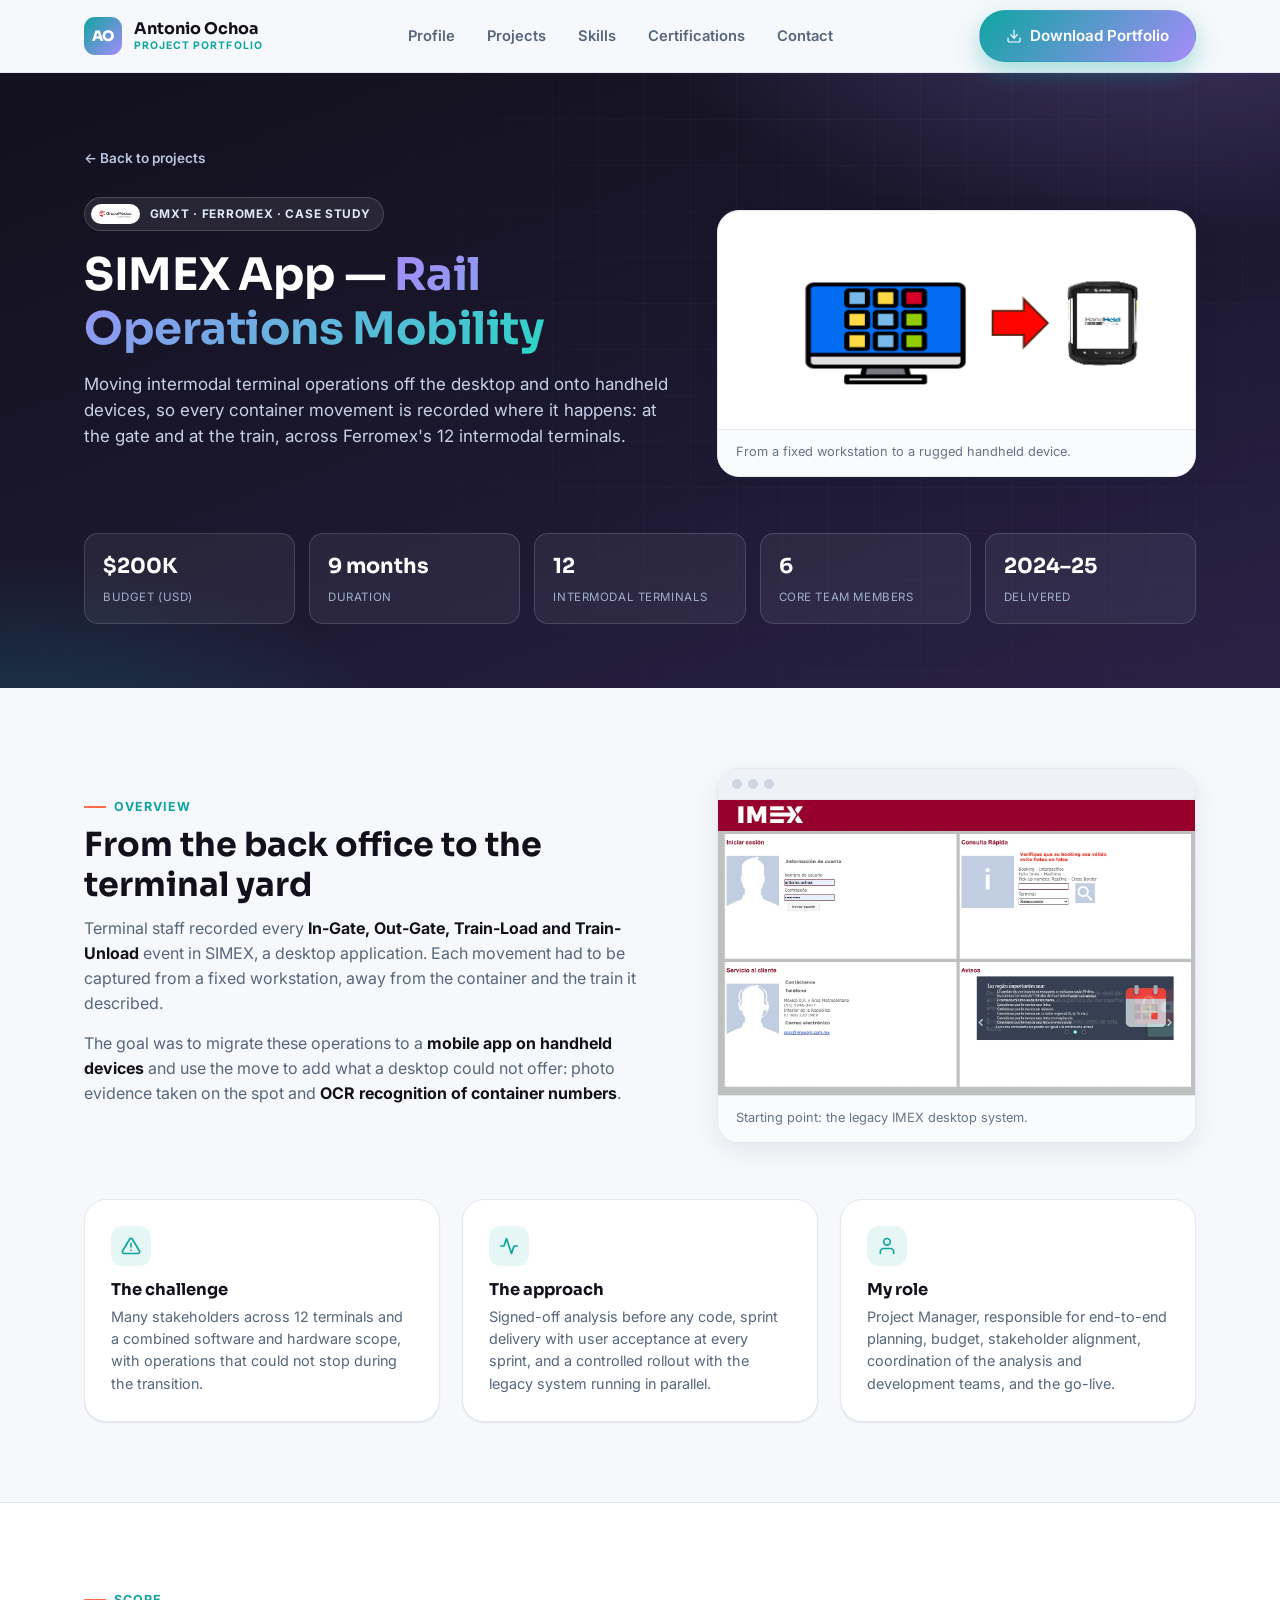
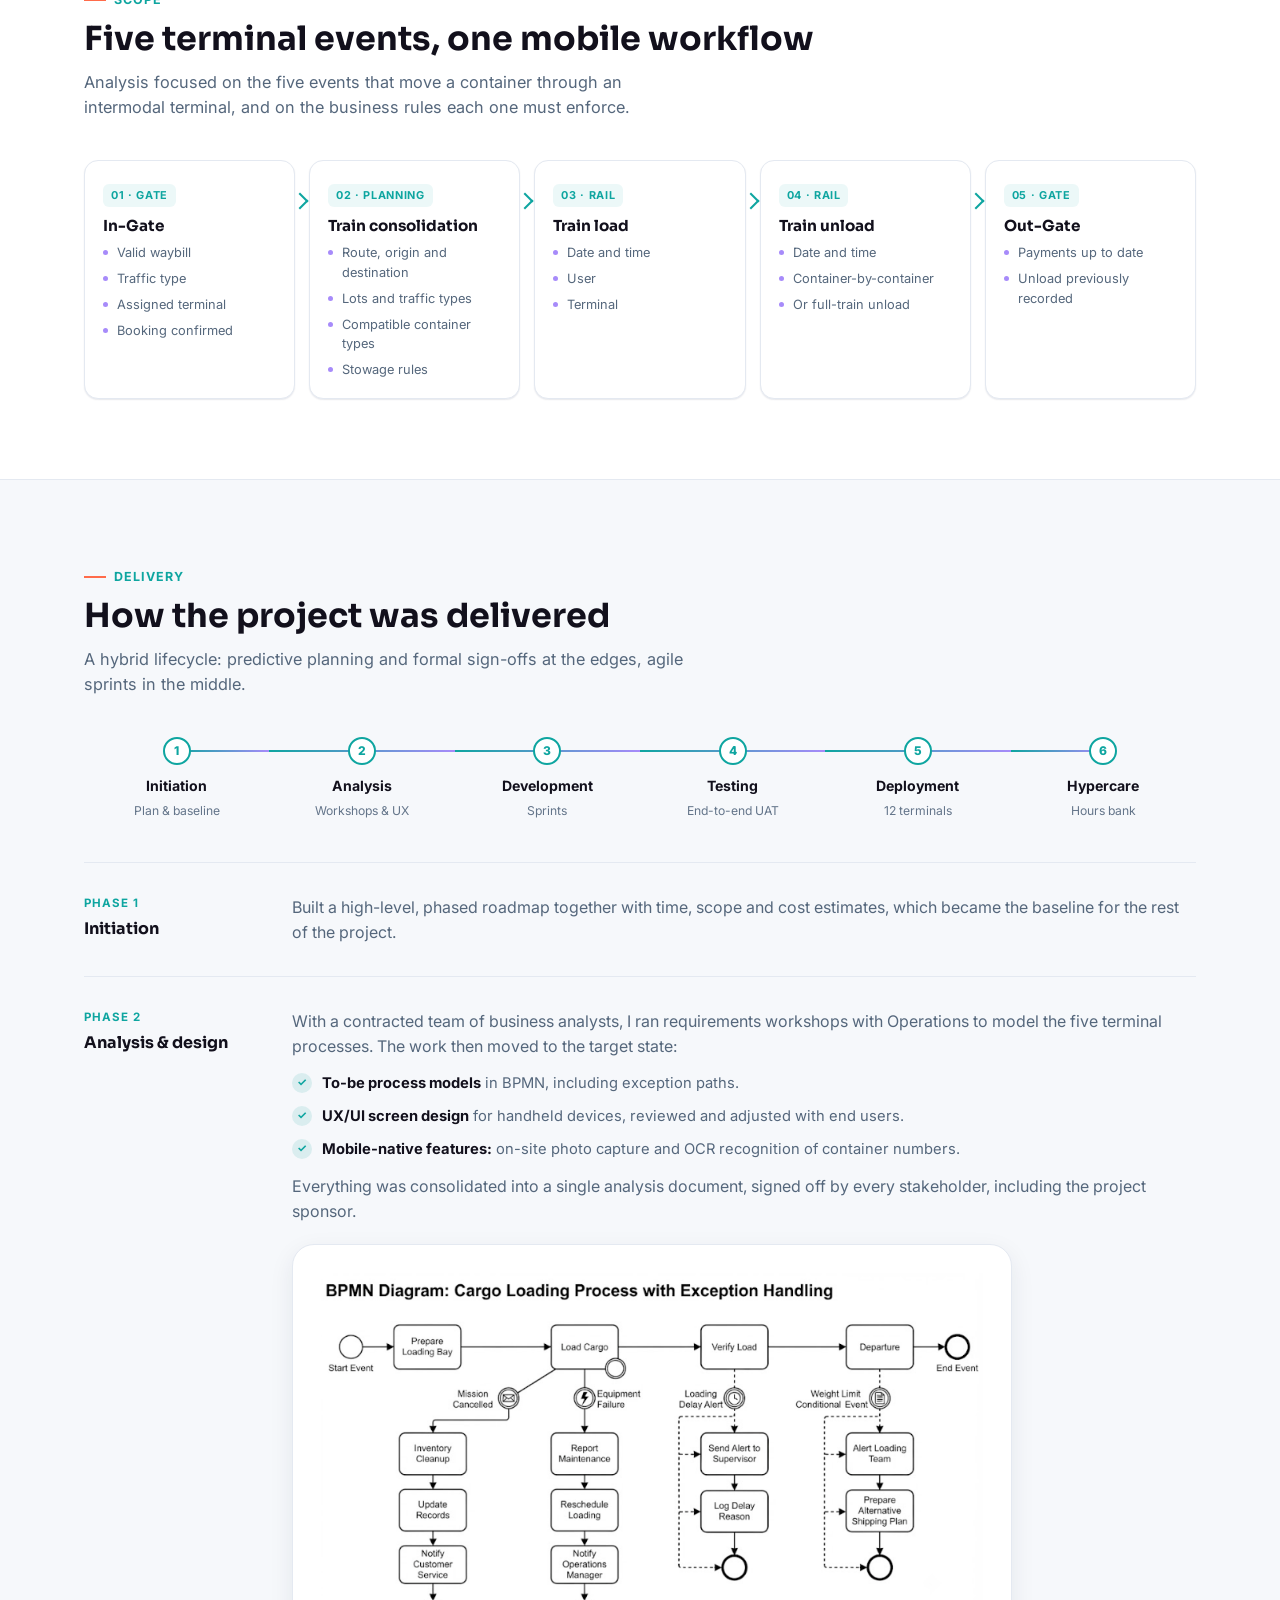
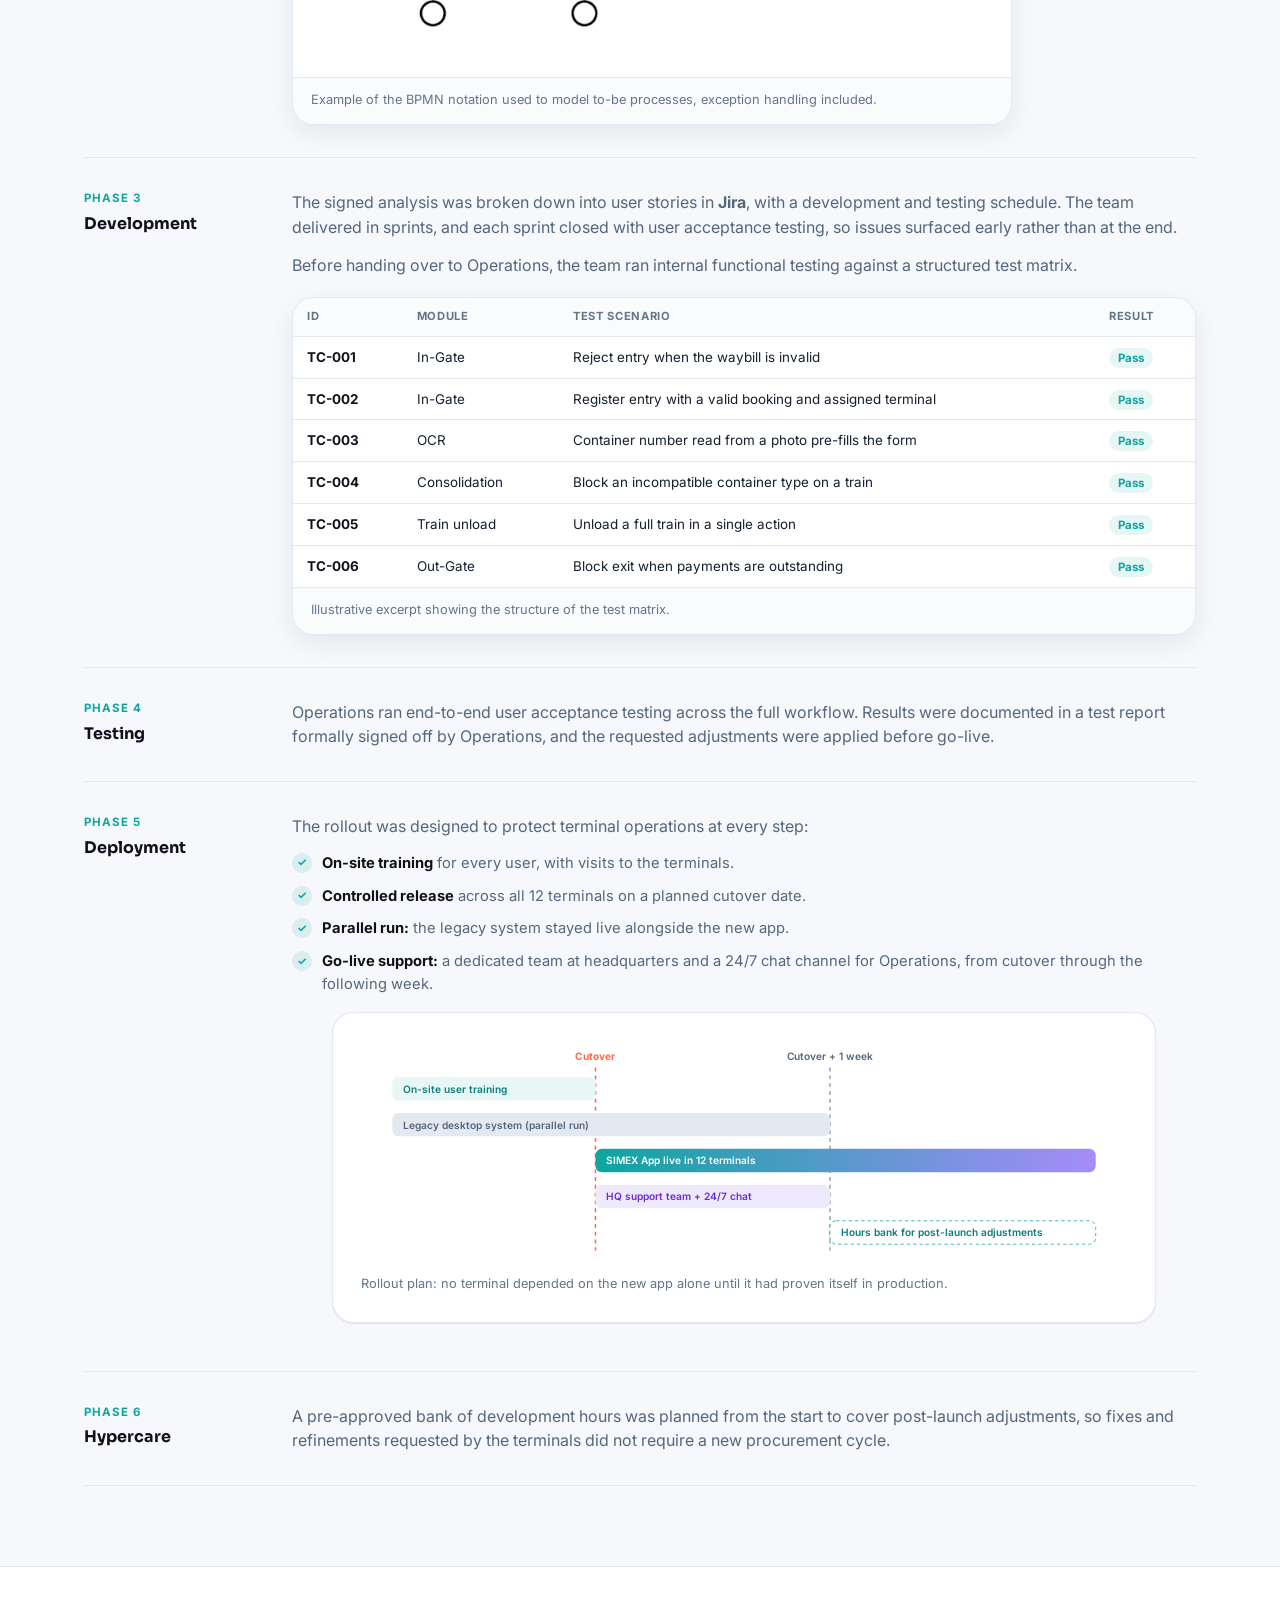
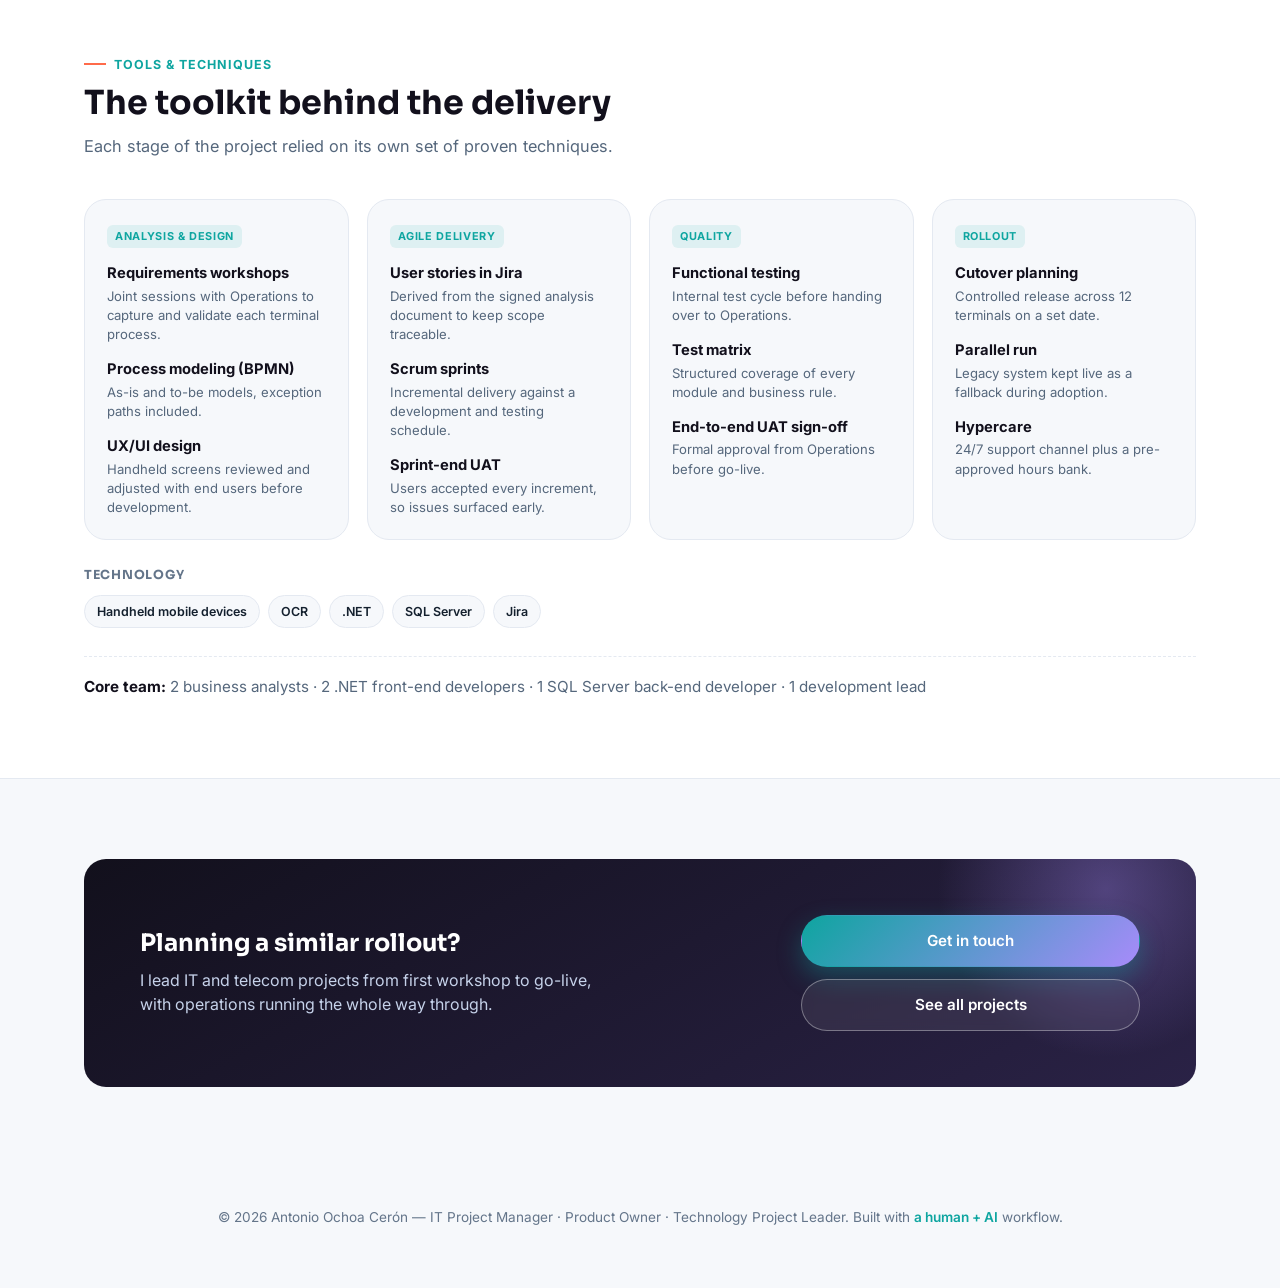
==== commit 4412e564: "Add SIMEX M&R detail page and switch download button to portfolio PDF - New simex-mr.html case study" ====
--- a/simex-app.html
+++ b/simex-app.html
@@ -5,13 +5,13 @@
 <meta name="viewport" content="width=device-width, initial-scale=1.0">
 <title>SIMEX App — Rail Operations Mobility | Antonio Ochoa</title>
 <meta name="description" content="Case study: migrating Ferromex's intermodal terminal operations from a desktop system to a handheld mobile app across 12 rail terminals. $200K budget, 9 months, delivered 2024–2025.">
-<link rel="canonical" href="simex-app.html">
+<link rel="canonical" href="https://portfolio.aochoamx.workers.dev/simex-app">
 
 <meta property="og:type" content="article">
-<meta property="og:url" content="https://portfoliosf.aochoamx.workers.dev/simex-app">
+<meta property="og:url" content="https://portfolio.aochoamx.workers.dev/simex-app">
 <meta property="og:title" content="SIMEX App — Rail Operations Mobility | Antonio Ochoa">
 <meta property="og:description" content="Migrating intermodal terminal operations from desktop to handheld mobile devices across 12 Ferromex rail terminals.">
-<meta property="og:image" content="https://portfoliosf.aochoamx.workers.dev/images/project-simex-rail.jpg">
+<meta property="og:image" content="https://portfolio.aochoamx.workers.dev/images/project-simex-rail.jpg">
 <meta property="og:locale" content="en_US">
 <meta name="twitter:card" content="summary_large_image">
 
@@ -45,7 +45,7 @@
       <a href="index.html#contact">Contact</a>
     </nav>
     <div class="nav-cta">
-      <a href="Antonio-Ochoa-CV.pdf" class="btn btn-primary" download><svg width="16" height="16" viewBox="0 0 24 24" fill="none" stroke="currentColor" stroke-width="1.8" stroke-linecap="round" stroke-linejoin="round"><path d="M21 15v4a2 2 0 0 1-2 2H5a2 2 0 0 1-2-2v-4"></path><polyline points="7 10 12 15 17 10"></polyline><line x1="12" y1="15" x2="12" y2="3"></line></svg> <span class="btn-label">Download CV</span></a>
+      <a href="docs/Portafolio%20Antonio%20Ochoa%20-%20EN.pdf" class="btn btn-primary" download><svg width="16" height="16" viewBox="0 0 24 24" fill="none" stroke="currentColor" stroke-width="1.8" stroke-linecap="round" stroke-linejoin="round"><path d="M21 15v4a2 2 0 0 1-2 2H5a2 2 0 0 1-2-2v-4"></path><polyline points="7 10 12 15 17 10"></polyline><line x1="12" y1="15" x2="12" y2="3"></line></svg> <span class="btn-label">Download Portfolio</span></a>
     </div>
     <button class="nav-toggle" aria-label="Open menu" aria-expanded="false" aria-controls="primary-nav"><span></span><span></span><span></span></button>
   </div>
--- a/project.css
+++ b/project.css
@@ -445,3 +445,18 @@
 /* Let grid children shrink so wide tables/diagrams scroll inside their wrapper, not the page */
 .pd-split > *, .pd-phase-detail > *, .pd-cards > *, .pd-flow > * { min-width: 0; }
 .pd-figure.narrow { max-width: 720px; }
+
+/* ---------- Additions for pages with inline SVG figures, numbered cards and 7 phases ---------- */
+.pd-figure svg { width: 100%; height: auto; display: block; }
+.pd-card .pd-num { font-family: "Sora", sans-serif; font-weight: 700; font-size: 1rem; }
+.pd-card .pd-checks { margin: 12px 0 0; }
+.pd-card .pd-checks li { font-size: 0.88rem; }
+
+.pd-phases.cols-7 { grid-template-columns: repeat(7, 1fr); }
+@media (max-width: 820px) {
+  .pd-phases.cols-7 { grid-template-columns: repeat(3, 1fr); row-gap: 22px; }
+  .pd-phases.cols-7 .pd-phase:nth-child(3)::before,
+  .pd-phases.cols-7 .pd-phase:nth-child(6)::before { right: 50%; }
+  .pd-phases.cols-7 .pd-phase:nth-child(4)::before { left: 50%; }
+  .pd-phases.cols-7 .pd-phase:nth-child(7)::before { display: none; }
+}
